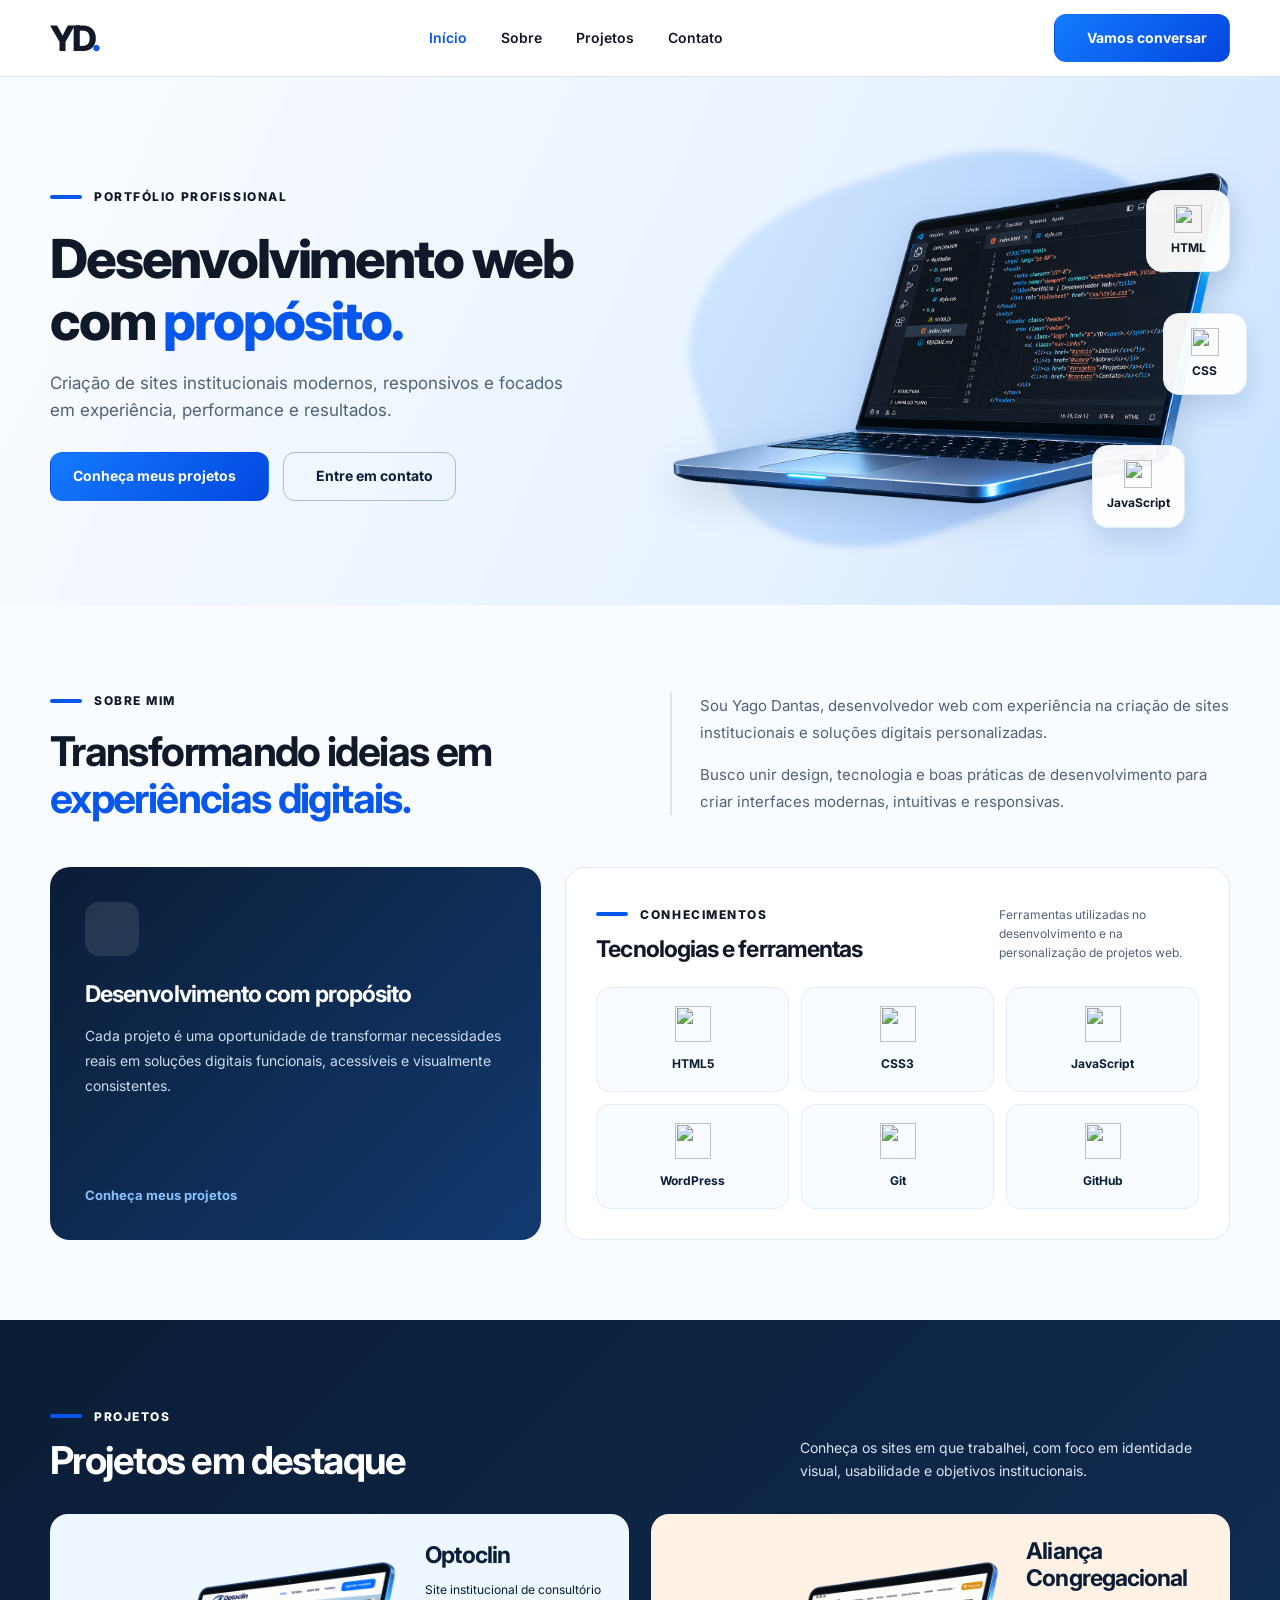
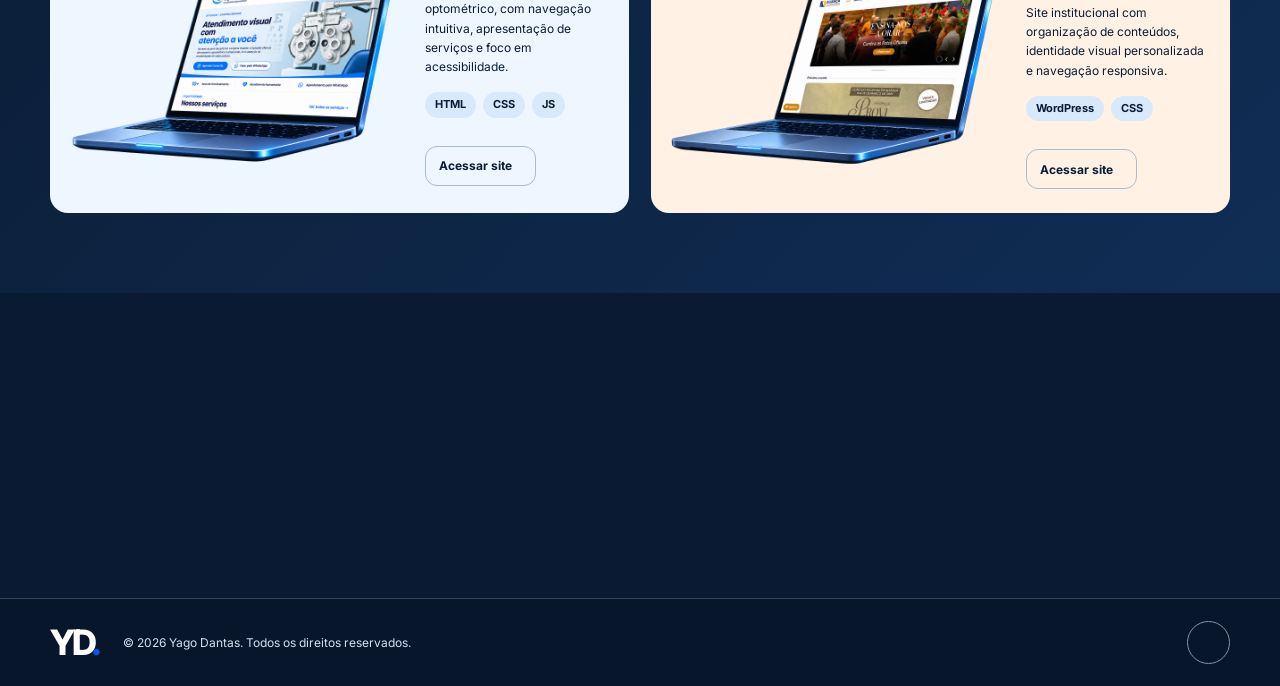
==== index.html @ 25061d6b "commit final do portifolio" ====
<!DOCTYPE html>
<html lang="pt-BR">

<head>
    <!-- ==================================================
         01. CONFIGURAÇÕES, SEO E RECURSOS
    ================================================== -->
    <meta charset="UTF-8">
    <meta name="viewport" content="width=device-width, initial-scale=1.0">
    <meta name="description"
        content="Portfólio de Yago Dantas, desenvolvedor web especializado em sites institucionais modernos e responsivos.">
    <meta name="theme-color" content="#0b1d36">
    <meta name="robots" content="index, follow">

    <!-- Compartilhamento em redes sociais -->
    <meta property="og:type" content="website">
    <meta property="og:locale" content="pt_BR">
    <meta property="og:title" content="Yago Dantas | Desenvolvedor Web">
    <meta property="og:description"
        content="Conheça meus projetos de desenvolvimento web, sites institucionais e interfaces responsivas.">
    <meta name="twitter:card" content="summary">

    <title>Yago Dantas | Desenvolvedor Web</title>

    <!-- Identidade visual e fontes -->
    <link rel="icon" type="image/svg+xml" href="assets/images/favicon.svg">
    <link rel="preconnect" href="https://fonts.googleapis.com">
    <link rel="preconnect" href="https://fonts.gstatic.com" crossorigin>
    <link href="https://fonts.googleapis.com/css2?family=Inter:wght@400;500;600;700;800&display=swap" rel="stylesheet">

    <!-- CSS e JavaScript -->
    <link rel="stylesheet" href="css/style.css">
    <script src="https://unpkg.com/lucide@0.468.0/dist/umd/lucide.min.js" defer></script>
    <script src="js/script.js" defer></script>
</head>

<body>
    <!-- ==================================================
         02. ACESSIBILIDADE E CABEÇALHO
    ================================================== -->
    <a class="skip-link" href="#inicio">Pular para o conteúdo</a>

    <header class="header">
        <nav class="container navbar" aria-label="Navegação principal">
            <a href="#inicio" class="logo" aria-label="Yago Dantas - Início">
                YD<span>.</span>
            </a>

            <button class="menu-toggle" type="button" aria-label="Abrir menu" aria-expanded="false"
                aria-controls="nav-links">
                <i data-lucide="menu"></i>
            </button>

            <div class="nav-links" id="nav-links">
                <a href="#inicio" class="nav-link active">Início</a>
                <a href="#sobre" class="nav-link">Sobre</a>
                <a href="#projetos" class="nav-link">Projetos</a>
                <a href="#contato" class="nav-link">Contato</a>
            </div>

            <a href="#contato" class="btn btn-primary nav-cta">
                <i data-lucide="send"></i>
                Vamos conversar
            </a>
        </nav>
    </header>

    <main>
        <!-- ==================================================
             03. APRESENTAÇÃO INICIAL
        ================================================== -->
        <section class="hero" id="inicio">
            <div class="container hero-grid">
                <div class="hero-content">
                    <span class="section-label">Portfólio profissional</span>

                    <h1>
                        Desenvolvimento web
                        com <span>propósito.</span>
                    </h1>

                    <p>
                        Criação de sites institucionais modernos,
                        responsivos e focados em experiência,
                        performance e resultados.
                    </p>

                    <div class="hero-actions">
                        <a href="#projetos" class="btn btn-primary">
                            Conheça meus projetos
                            <i data-lucide="arrow-right"></i>
                        </a>

                        <a href="#contato" class="btn btn-outline">
                            <i data-lucide="message-circle"></i>
                            Entre em contato
                        </a>
                    </div>
                </div>

                <div class="hero-visual">
                    <div class="visual-glow" aria-hidden="true"></div>

                    <div class="hero-laptop">
                        <img src="assets/images/notebook-codigo.png" alt="Notebook exibindo um editor de código"
                            class="notebook-image" width="1536" height="1024" fetchpriority="high">
                    </div>



                    <div class="tech-float tech-html">
                        <img src="https://cdn.jsdelivr.net/gh/devicons/devicon@latest/icons/html5/html5-original.svg"
                            alt="" width="28" height="28">
                        <span>HTML</span>
                    </div>

                    <div class="tech-float tech-css">
                        <img src="https://cdn.jsdelivr.net/gh/devicons/devicon@latest/icons/css3/css3-original.svg"
                            alt="" width="28" height="28">
                        <span>CSS</span>
                    </div>

                    <div class="tech-float tech-js">
                        <img src="https://cdn.jsdelivr.net/gh/devicons/devicon@latest/icons/javascript/javascript-original.svg"
                            alt="" width="28" height="28">
                        <span>JavaScript</span>
                    </div>

                </div>
            </div>
        </section>

        <!-- ==================================================
             04. SOBRE MIM E TECNOLOGIAS
        ================================================== -->
        <section class="about section" id="sobre">
            <div class="container">
                <div class="about-header">
                    <div class="about-heading">
                        <span class="section-label">Sobre mim</span>

                        <h2>
                            Transformando ideias em
                            <span>experiências digitais.</span>
                        </h2>
                    </div>

                    <div class="about-intro">
                        <p>
                            Sou Yago Dantas, desenvolvedor web com experiência
                            na criação de sites institucionais e soluções digitais
                            personalizadas.
                        </p>

                        <p>
                            Busco unir design, tecnologia e boas práticas de
                            desenvolvimento para criar interfaces modernas,
                            intuitivas e responsivas.
                        </p>
                    </div>
                </div>

                <div class="about-bottom">
                    <div class="about-highlight">
                        <div class="highlight-icon">
                            <i data-lucide="code-2"></i>
                        </div>

                        <h3>Desenvolvimento com propósito</h3>

                        <p>
                            Cada projeto é uma oportunidade de transformar
                            necessidades reais em soluções digitais funcionais,
                            acessíveis e visualmente consistentes.
                        </p>

                        <a href="#projetos" class="highlight-link">
                            Conheça meus projetos
                            <i data-lucide="arrow-up-right"></i>
                        </a>
                    </div>

                    <div class="technologies">
                        <div class="technologies-heading">
                            <div>
                                <span class="section-label">Conhecimentos</span>
                                <h3>Tecnologias e ferramentas</h3>
                            </div>

                            <p>
                                Ferramentas utilizadas no desenvolvimento
                                e na personalização de projetos web.
                            </p>
                        </div>

                        <div class="technology-grid">
                            <div class="technology-card">
                                <img src="https://cdn.jsdelivr.net/gh/devicons/devicon@latest/icons/html5/html5-original.svg"
                                    alt="" width="36" height="36" loading="lazy">
                                <span>HTML5</span>
                            </div>

                            <div class="technology-card">
                                <img src="https://cdn.jsdelivr.net/gh/devicons/devicon@latest/icons/css3/css3-original.svg"
                                    alt="" width="36" height="36" loading="lazy">
                                <span>CSS3</span>
                            </div>

                            <div class="technology-card">
                                <img src="https://cdn.jsdelivr.net/gh/devicons/devicon@latest/icons/javascript/javascript-original.svg"
                                    alt="" width="36" height="36" loading="lazy">
                                <span>JavaScript</span>
                            </div>

                            <div class="technology-card">
                                <img src="https://cdn.jsdelivr.net/gh/devicons/devicon@latest/icons/wordpress/wordpress-plain.svg"
                                    alt="" width="36" height="36" loading="lazy">
                                <span>WordPress</span>
                            </div>

                            <div class="technology-card">
                                <img src="https://cdn.jsdelivr.net/gh/devicons/devicon@latest/icons/git/git-original.svg"
                                    alt="" width="36" height="36" loading="lazy">
                                <span>Git</span>
                            </div>

                            <div class="technology-card">
                                <img src="https://cdn.jsdelivr.net/gh/devicons/devicon@latest/icons/github/github-original.svg"
                                    alt="" width="36" height="36" loading="lazy">
                                <span>GitHub</span>
                            </div>
                        </div>

                    </div>
                </div>
            </div>
        </section>

        <!-- ==================================================
             05. PROJETOS EM DESTAQUE
        ================================================== -->
        <section class="projects section" id="projetos">
            <div class="container">
                <div class="section-heading">
                    <div>
                        <span class="section-label">Projetos</span>
                        <h2>Projetos em destaque</h2>
                    </div>
                    <p>
                        Conheça os sites em que trabalhei, com foco em
                        identidade visual, usabilidade e objetivos institucionais.
                    </p>
                </div>

                <div class="projects-grid">
                    <article class="project-card">

                        <div class="project-preview">
                            <img src="assets/images/notebook-optoclin.png" alt="Notebook exibindo o site da Optoclin"
                                class="notebook-image" width="1536" height="1024" loading="lazy">
                        </div>
                        <div class="project-info">
                            <h3>Optoclin</h3>
                            <p>
                                Site institucional de consultório optométrico,
                                com navegação intuitiva, apresentação de serviços
                                e foco em acessibilidade.
                            </p>
                            <div class="project-tags">
                                <span>HTML</span><span>CSS</span><span>JS</span>
                            </div>
                            <a href="https://optoclincg.com.br/" target="_blank" rel="noopener noreferrer"
                                class="btn btn-outline">
                                Acessar site <i data-lucide="external-link"></i>
                            </a>
                        </div>
                    </article>

                    <article class="project-card">
                        <div class="project-preview">
                            <img src="assets/images/notebook-alianca.png"
                                alt="Notebook exibindo o site Aliança Congregacional" class="notebook-image"
                                width="1536" height="1024" loading="lazy">
                        </div>
                        <div class="project-info">
                            <h3>Aliança Congregacional</h3>
                            <p>
                                Site institucional com organização de conteúdos,
                                identidade visual personalizada e navegação responsiva.
                            </p>
                            <div class="project-tags">
                                <span>WordPress</span><span>CSS</span>
                            </div>
                            <a href="https://aliancacongregacional.com.br/" target="_blank" rel="noopener noreferrer"
                                class="btn btn-outline">
                                Acessar site <i data-lucide="external-link"></i>
                            </a>
                        </div>
                    </article>
                </div>
            </div>
        </section>

        <!-- ==================================================
             06. CONTATO E REDES SOCIAIS
             ATENÇÃO: substituir e-mail e links provisórios.
        ================================================== -->
        <section class="contact section" id="contato">
            <div class="container contact-grid">
                <div>
                    <span class="section-label">Vamos conversar?</span>
                    <h2>Tem um projeto em mente?</h2>
                    <p>
                        Vamos transformar sua ideia em um site profissional,
                        moderno e eficiente.
                    </p>
                </div>

                <div class="contact-actions">
                    <a href="mailto:yyagodantas3@gmail.com" class="btn btn-primary">
                        <i data-lucide="send"></i>
                        Entrar em contato
                    </a>
                    <div class="social-links">
                        <a href="https://www.linkedin.com/in/yago-d-981201222/" target="_blank"
                            rel="noopener noreferrer" aria-label="LinkedIn">
                            <i data-lucide="linkedin"></i>
                        </a>
                        <a href="https://github.com/YagoSiDantas" target="_blank" rel="noopener noreferrer"
                            aria-label="GitHub">
                            <i data-lucide="github"></i>
                        </a>
                        <a href="mailto:yyagodantas3@gmail.com" aria-label="E-mail">
                            <i data-lucide="mail"></i>
                        </a>
                    </div>
                </div>
            </div>
        </section>
    </main>

    <!-- ==================================================
         07. RODAPÉ
    ================================================== -->
    <footer class="footer">
        <div class="container footer-content">
            <a href="#inicio" class="logo">YD<span>.</span></a>
            <p>© <span id="year"></span> Yago Dantas. Todos os direitos reservados.</p>
            <a href="#inicio" class="back-top" aria-label="Voltar ao início">
                <i data-lucide="arrow-up"></i>
            </a>
        </div>
    </footer>
</body>

</html>
---- css/style.css ----
/* ==========================================================
   01. VARIÁVEIS E ESTILOS GLOBAIS
   ========================================================== */
:root {
    --primary: #0757ed;
    --primary-hover: #0345c4;
    --navy: #0b1d36;
    --navy-light: #102d54;
    --text: #111827;
    --muted: #526178;
    --border: #dbe5f2;
    --white: #ffffff;
    --radius: 18px;
    --container: 1180px;
}

* {
    margin: 0;
    padding: 0;
    box-sizing: border-box;
}

html {
    scroll-behavior: smooth;
    scroll-padding-top: 90px;
}

body {
    font-family: "Inter", sans-serif;
    color: var(--text);
    background: var(--white);
    line-height: 1.6;
}

a {
    color: inherit;
    text-decoration: none;
}

button {
    font: inherit;
    cursor: pointer;
}

img {
    display: block;
    max-width: 100%;
}

.container {
    width: min(calc(100% - 48px), var(--container));
    margin-inline: auto;
}

.section {
    padding: 80px 0;
}

h1,
h2,
h3 {
    line-height: 1.15;
    letter-spacing: -0.04em;
}

h1 span,
h2 span {
    color: var(--primary);
}

.section-label {
    display: inline-flex;
    align-items: center;
    gap: 12px;
    font-size: 12px;
    font-weight: 800;
    text-transform: uppercase;
    letter-spacing: .13em;
}

.section-label::before {
    content: "";
    width: 32px;
    height: 4px;
    border-radius: 4px;
    background: var(--primary);
}

/* ==========================================================
   02. BOTÕES E ELEMENTOS COMPARTILHADOS
   ========================================================== */
.btn {
    display: inline-flex;
    justify-content: center;
    align-items: center;
    gap: 10px;
    min-height: 46px;
    padding: 12px 22px;
    border: 1px solid transparent;
    border-radius: 12px;
    font-size: 14px;
    font-weight: 700;
    transition: background .2s, transform .2s;
}

.btn:hover {
    transform: translateY(-2px);
}

.btn svg {
    width: 18px;
    height: 18px;
}

.btn-primary {
    color: white;
    background: linear-gradient(135deg, #147bff, #0346df);
}

.btn-primary:hover {
    background: var(--primary-hover);
}

.btn-outline {
    color: var(--navy);
    border-color: #a8bbd4;
}

.btn-outline:hover {
    background: #eaf3ff;
}

.skip-link {
    position: absolute;
    top: -60px;
    left: 20px;
    z-index: 100;
    padding: 10px;
    background: white;
}

.skip-link:focus {
    top: 10px;
}

/* ==========================================================
   03. CABEÇALHO E NAVEGAÇÃO
   ========================================================== */
.header {
    position: sticky;
    top: 0;
    z-index: 50;
    background: rgba(255, 255, 255, .94);
    backdrop-filter: blur(14px);
    border-bottom: 1px solid var(--border);
}

/* Cabeçalho durante a rolagem */

.header.scrolled {
    background: rgba(255, 255, 255, 0.98);
    box-shadow: 0 8px 30px rgba(11, 29, 54, 0.08);
}

.header {
    transition:
        background 0.3s ease,
        box-shadow 0.3s ease;
}


.navbar {
    display: flex;
    align-items: center;
    justify-content: space-between;
    min-height: 76px;
    gap: 24px;
}

.logo {
    font-size: 35px;
    font-weight: 800;
    letter-spacing: -.09em;
    line-height: 1;
}

.logo span {
    color: var(--primary);
}

.nav-links {
    display: flex;
    align-items: center;
    gap: 34px;
}

.nav-link {
    font-size: 14px;
    font-weight: 600;
    transition: color .2s;
}

.nav-link:hover,
.nav-link.active {
    color: var(--primary);
}

.menu-toggle {
    display: none;
    border: 0;
    background: transparent;
}

/* ==========================================================
   04. APRESENTAÇÃO (HERO) E NOTEBOOK PRINCIPAL
   ========================================================== */
.hero {
    overflow: hidden;
    background: linear-gradient(115deg, #f8fbff 10%, #e7f2ff 65%, #c7e2ff);
}

.hero-grid {
    display: grid;
    grid-template-columns: minmax(0, 1fr) minmax(0, 1fr);
    align-items: center;
    gap: 50px;
    min-height: 490px;
    padding-block: 65px;
}

.hero h1 {
    margin: 22px 0 18px;
    font-size: clamp(38px, 4.2vw, 62px);
    font-weight: 800;
}

.hero-content>p {
    max-width: 530px;
    color: var(--muted);
    font-size: 17px;
}

.hero-actions {
    display: flex;
    flex-wrap: wrap;
    gap: 14px;
    margin-top: 28px;
}

.hero-visual {
    position: relative;
    display: flex;
    align-items: center;
    justify-content: center;
    min-width: 0;
    min-height: 360px;
    isolation: isolate;
}

.visual-glow {
    position: absolute;
    width: 90%;
    height: 90%;
    border-radius: 45% 55% 60% 40%;
    background: linear-gradient(135deg, #8bc7ff, #0757ed);
    filter: blur(3px);
    opacity: .25;
    transform: rotate(-18deg);
}

.hero-laptop {
    position: relative;
    z-index: 1;
    width: 100%;
    max-width: 670px;
}

.notebook-image {
    display: block;
    width: 100%;
    height: auto;
    object-fit: contain;
}

.hero-laptop .notebook-image {
    filter: drop-shadow(0 14px 18px rgba(6, 37, 81, .15));
}

.tech-float {
    position: absolute;
    z-index: 3;
    display: flex;
    flex-direction: column;
    align-items: center;
    gap: 5px;
    min-width: 84px;
    padding: 14px;
    border: 1px solid #e2edfa;
    border-radius: 16px;
    background: rgba(255, 255, 255, .95);
    box-shadow: 0 12px 25px rgba(8, 45, 90, .12);
    font-size: 12px;
    font-weight: 700;
}

.tech-float svg {
    width: 28px;
    height: 28px;
    color: var(--primary);
}


/* Logotipos flutuantes da apresentação */

.tech-float img {
    display: block;
    width: 28px;
    height: 28px;
    object-fit: contain;
}

.tech-html {
    top: 12%;
    right: 0;
}

.tech-css {
    top: 43%;
    right: -3%;
}

.tech-js {
    bottom: 3%;
    right: 8%;
}

/* ==========================================================
   05. SOBRE MIM E TECNOLOGIAS
   HTML: #sobre, .about-header, .about-bottom
   ========================================================== */
.about {
    background: #f8fbff;
}

.about-header {
    display: grid;
    grid-template-columns: repeat(2, minmax(0, 1fr));
    align-items: center;
    gap: 60px;
    margin-bottom: 45px;
}

.about-heading h2 {
    max-width: 520px;
    margin-top: 18px;
    font-size: clamp(32px, 3.2vw, 46px);
}

.about-intro {
    display: flex;
    flex-direction: column;
    gap: 15px;
    padding-left: 28px;
    border-left: 2px solid #d8e5f5;
}

.about-intro p {
    color: var(--muted);
    font-size: 15px;
    line-height: 1.8;
}

.about-bottom {
    display: grid;
    grid-template-columns: minmax(0, .85fr) minmax(0, 1.15fr);
    gap: 24px;
}

.about-highlight {
    display: flex;
    flex-direction: column;
    align-items: flex-start;
    padding: 35px;
    border-radius: 20px;
    color: var(--white);
    background: linear-gradient(135deg, var(--navy), #123a70);
}

.highlight-icon {
    display: grid;
    place-items: center;
    width: 54px;
    height: 54px;
    margin-bottom: 25px;
    border-radius: 14px;
    background: rgba(255, 255, 255, .1);
}

.highlight-icon svg {
    width: 27px;
    height: 27px;
    color: #74b8ff;
}

.about-highlight h3 {
    margin-bottom: 15px;
    font-size: 23px;
}

.about-highlight p {
    color: #cbdcf0;
    font-size: 14px;
    line-height: 1.8;
}

.highlight-link {
    display: inline-flex;
    align-items: center;
    gap: 10px;
    margin-top: auto;
    padding-top: 25px;
    color: #86c4ff;
    font-size: 13px;
    font-weight: 700;
    transition: gap .2s ease;
}

.highlight-link:hover {
    gap: 15px;
}

.highlight-link svg {
    width: 17px;
    height: 17px;
}

.technologies {
    min-width: 0;
    padding: 30px;
    border: 1px solid #e2eaf5;
    border-radius: 20px;
    background: var(--white);
}

.technologies-heading {
    display: flex;
    align-items: flex-end;
    justify-content: space-between;
    gap: 20px;
    margin-bottom: 25px;
}

.technologies-heading h3 {
    margin-top: 12px;
    font-size: 23px;
}

.technologies-heading p {
    max-width: 200px;
    color: var(--muted);
    font-size: 12px;
}

.technology-grid {
    display: grid;
    grid-template-columns: repeat(3, minmax(0, 1fr));
    gap: 12px;
}

.technology-card {
    display: flex;
    flex-direction: column;
    align-items: center;
    justify-content: center;
    gap: 12px;
    min-width: 0;
    min-height: 105px;
    padding: 16px;
    border: 1px solid #e4ecf7;
    border-radius: 14px;
    background: #f8fbff;
    transition: transform .25s ease, border-color .25s ease, box-shadow .25s ease;
}

.technology-card:hover {
    transform: translateY(-4px);
    border-color: #a7caff;
    box-shadow: 0 10px 25px rgba(7, 87, 237, .08);
}

.technology-card svg {
    width: 29px;
    height: 29px;
    color: var(--primary);
}

/* ==================================================
   ÍCONES OFICIAIS DAS TECNOLOGIAS
================================================== */

.technology-card img {
    display: block;
    width: 36px;
    height: 36px;
    object-fit: contain;
    transition: transform 0.25s ease;
}

.technology-card:hover img {
    transform: scale(1.1);
}

@media (prefers-reduced-motion: reduce) {
    .technology-card img {
        transition: none;
    }

    .technology-card:hover img {
        transform: none;
    }
}


.technology-card span {
    color: var(--navy);
    font-size: 12px;
    font-weight: 700;
}

/* ==========================================================
   06. PROJETOS EM DESTAQUE E IMAGENS DOS NOTEBOOKS
   ========================================================== */
.projects {
    color: white;
    background: linear-gradient(135deg, var(--navy), var(--navy-light));
}

.section-heading {
    display: flex;
    justify-content: space-between;
    align-items: end;
    gap: 40px;
    margin-bottom: 32px;
}

.section-heading h2 {
    margin-top: 12px;
    font-size: clamp(30px, 3vw, 42px);
}

.section-heading p {
    max-width: 430px;
    font-size: 14px;
    color: #d6e4f5;
}

.projects-grid {
    display: grid;
    grid-template-columns: repeat(2, minmax(0, 1fr));
    gap: 22px;
}

.project-card {
    display: grid;
    grid-template-columns: minmax(0, 1.35fr) minmax(0, .85fr);
    align-items: center;
    min-height: 285px;
    overflow: hidden;
    border-radius: var(--radius);
    color: var(--navy);
    background: #eef6ff;
}

.project-card:nth-child(2) {
    background: #fff2e4;
}

.project-preview {
    display: flex;
    align-items: center;
    justify-content: center;
    width: 100%;
    min-width: 0;
    padding: 16px 0 16px 12px;
}

.project-preview .notebook-image {
    display: block;
    width: 100%;
    max-width: 100%;
    height: auto;
    aspect-ratio: auto;
    object-fit: contain;
    border: 0;
    border-radius: 0;
    box-shadow: none;
    transition: transform .3s ease;
}

.project-card:hover .notebook-image {
    transform: translateY(-4px);
}

.project-info {
    display: flex;
    flex-direction: column;
    align-items: flex-start;
    justify-content: center;
    min-width: 0;
    padding: 24px 20px;
}

.project-info h3 {
    margin-bottom: 12px;
    font-size: 23px;
    overflow-wrap: anywhere;
}

.project-info p {
    font-size: 12px;
    line-height: 1.6;
}

.project-tags {
    display: flex;
    flex-wrap: wrap;
    gap: 7px;
    margin: 16px 0;
}

.project-tags span {
    padding: 4px 10px;
    border-radius: 20px;
    background: #d7e9fb;
    font-size: 11px;
    font-weight: 700;
}

.project-info .btn {
    margin-top: 12px;
    min-height: 40px;
    padding: 9px 13px;
    font-size: 12px;
}

/* ==========================================================
   07. CONTATO E RODAPÉ
   ========================================================== */
.contact {
    color: white;
    background: #091a32;
}

.contact-grid {
    display: flex;
    align-items: center;
    justify-content: space-between;
    gap: 50px;
}

.contact h2 {
    margin: 12px 0;
    font-size: clamp(29px, 3vw, 40px);
}

.contact p {
    max-width: 480px;
    color: #d1def0;
}

.contact-actions,
.social-links {
    display: flex;
    align-items: center;
    gap: 15px;
}

.social-links a,
.back-top {
    display: grid;
    place-items: center;
    width: 43px;
    height: 43px;
    border: 1px solid #8294ad;
    border-radius: 11px;
    transition: background .2s;
}

.social-links a:hover,
.back-top:hover {
    background: #19436f;
}


/* Interações da seção de contato */

.contact-actions .btn {
    transition:
        transform 0.25s ease,
        box-shadow 0.25s ease;
}

.contact-actions .btn:hover {
    transform: translateY(-3px);
    box-shadow: 0 12px 28px rgba(20, 123, 255, 0.2);
}

.social-links a {
    transition:
        transform 0.25s ease,
        background 0.25s ease,
        border-color 0.25s ease;
}

.social-links a:hover {
    transform: translateY(-3px);
    border-color: #75b6ff;
    background: #19436f;
}

/* Destaque de foco para navegação por teclado */

.nav-link:focus-visible,
.social-links a:focus-visible,
.contact-actions .btn:focus-visible {
    outline: 3px solid #75b6ff;
    outline-offset: 4px;
}


.footer {
    color: white;
    background: #07162b;
    border-top: 1px solid #344760;
}

.footer-content {
    display: flex;
    align-items: center;
    gap: 25px;
    padding-block: 22px;
}

.footer p {
    font-size: 12px;
    color: #d4e1f0;
}

.back-top {
    margin-left: auto;
    border-radius: 50%;
}

/* ==========================================================
   08. ANIMAÇÕES E INTERAÇÕES
   JS adiciona .reveal e .visible aos elementos observados.
   ========================================================== */
.reveal {
    opacity: 0;
    transform: translateY(28px);
    transition: opacity .7s ease, transform .7s ease;
}

.reveal.visible {
    opacity: 1;
    transform: translateY(0);
}

.project-card {
    transition: box-shadow .3s ease, transform .3s ease;
}

.project-card:hover {
    transform: translateY(-5px);
    box-shadow: 0 20px 45px rgba(0, 0, 0, .15);
}

/* ==========================================================
   09. RESPONSIVIDADE
   ========================================================== */
@media (max-width: 1050px) {
    .projects-grid {
        grid-template-columns: 1fr;
    }

    .project-card {
        grid-template-columns: minmax(0, 1.2fr) minmax(0, 1fr);
    }
}

@media (max-width: 900px) {

    .about-header,
    .about-bottom {
        grid-template-columns: 1fr;
        gap: 30px;
    }

    .about-intro {
        padding-left: 0;
        border-left: 0;
    }
}

@media (max-width: 768px) {
    .container {
        width: min(calc(100% - 32px), var(--container));
    }

    .section {
        padding: 60px 0;
    }

    .menu-toggle {
        display: block;
        margin-left: auto;
    }

    .nav-cta {
        display: none;
    }

    .nav-links {
        display: none;
        position: absolute;
        top: 76px;
        left: 0;
        right: 0;
        flex-direction: column;
        align-items: stretch;
        gap: 0;
        padding: 12px 24px;
        background: var(--white);
        box-shadow: 0 15px 25px rgba(0, 0, 0, .08);
    }

    .nav-links.open {
        display: flex;
    }

    .nav-link {
        padding: 13px 0;
    }

    .hero-grid {
        grid-template-columns: 1fr;
        gap: 15px;
        padding-block: 55px;
    }

    .hero-visual {
        min-height: 310px;
    }

    .hero-laptop {
        width: 100%;
    }

    .section-heading,
    .contact-grid,
    .contact-actions {
        align-items: flex-start;
        flex-direction: column;
    }

    .project-card {
        grid-template-columns: 1fr;
    }

    .project-preview {
        padding: 20px 20px 0;
    }

    .project-preview .notebook-image {
        width: 100%;
        max-width: 480px;
    }

    .project-info {
        gap: 8px;
        padding: 20px 24px 28px;
    }

    .project-info .btn {
        margin-top: 8px;
    }

    .footer-content {
        flex-wrap: wrap;
    }
}

@media (max-width: 480px) {

    .about-highlight,
    .technologies {
        padding: 24px;
    }

    .technologies-heading {
        flex-direction: column;
        align-items: flex-start;
    }

    .technology-grid {
        grid-template-columns: repeat(2, minmax(0, 1fr));
    }

    .tech-float {
        min-width: 64px;
        padding: 9px;
        font-size: 10px;
    }

    .tech-float svg {
        width: 22px;
        height: 22px;
    }

    .tech-css {
        right: 0;
    }
}

/* ==========================================================
   10. ACESSIBILIDADE — MOVIMENTO REDUZIDO
   ========================================================== */
@media (prefers-reduced-motion: reduce) {
    html {
        scroll-behavior: auto;
    }

    *,
    *::before,
    *::after {
        animation-duration: .01ms !important;
        transition-duration: .01ms !important;
    }

    .reveal {
        opacity: 1;
        transform: none;
    }

    .project-card:hover,
    .technology-card:hover {
        transform: none;
    }

    .header,
    .contact-actions .btn,
    .social-links a {
        transition: none;
    }

    .contact-actions .btn:hover,
    .social-links a:hover {
        transform: none;
    }

}

/* Foco visível para navegação por teclado */
:where(a, button):focus-visible {
    outline: 3px solid var(--primary);
    outline-offset: 3px;
}
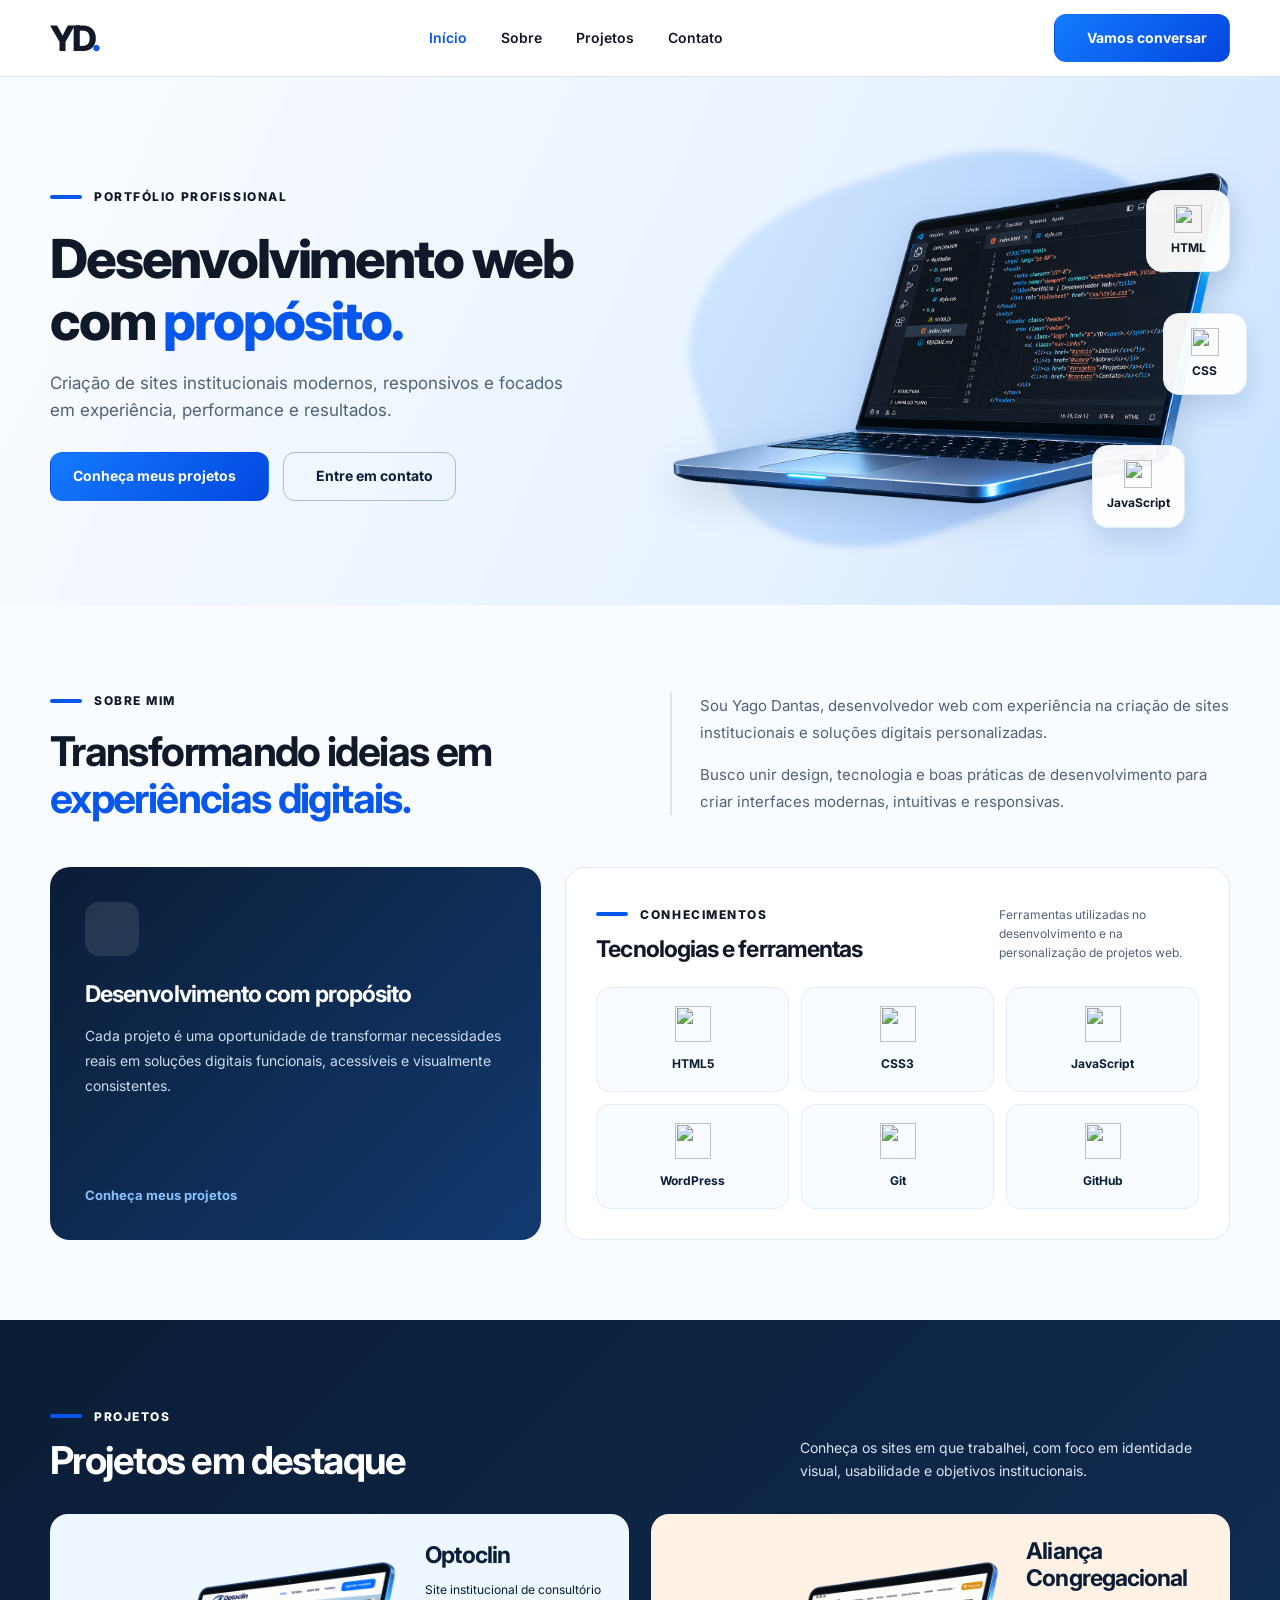
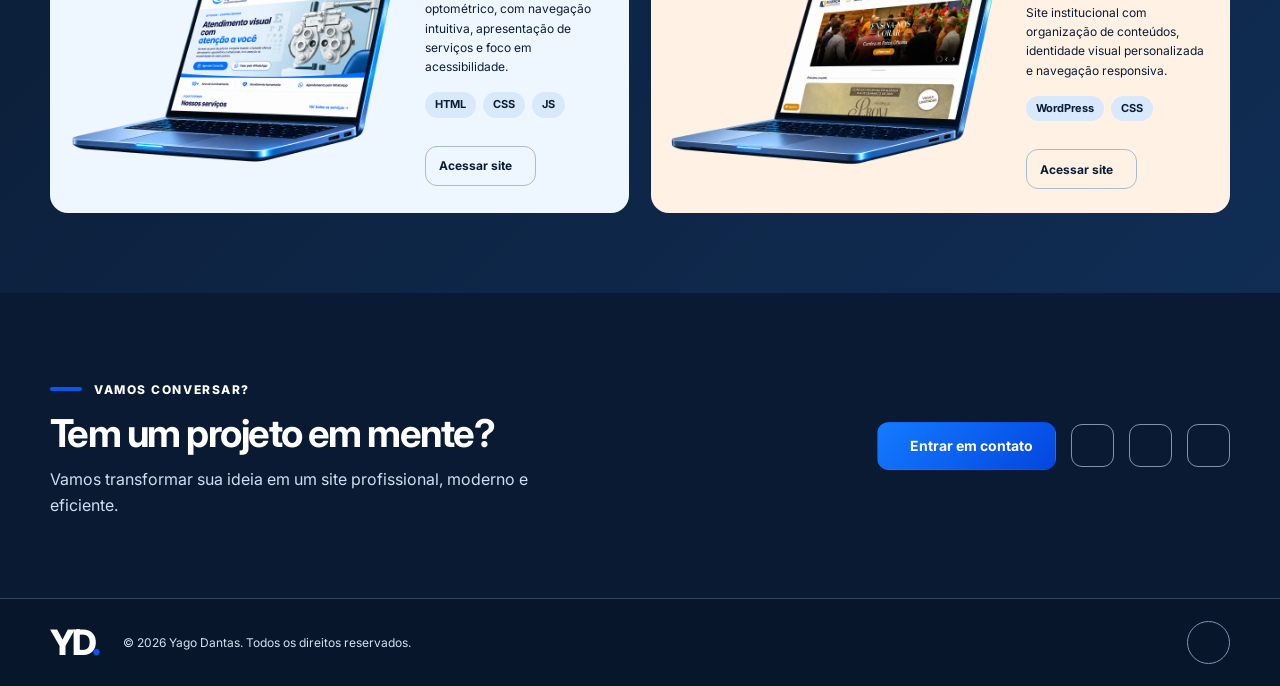
==== commit 41fd05f3: "commit final do portifolio" ====
--- a/index.html
+++ b/index.html
@@ -30,7 +30,10 @@
 
     <!-- CSS e JavaScript -->
     <link rel="stylesheet" href="css/style.css">
-    <script src="https://unpkg.com/lucide@0.468.0/dist/umd/lucide.min.js" defer></script>
+    <!-- Biblioteca de ícones Lucide -->
+    <script src="https://cdn.jsdelivr.net/npm/lucide@0.468.0/dist/umd/lucide.min.js" defer></script>
+    <!-- JavaScript principal -->
+    <script src="js/script.js" defer></script>
     <script src="js/script.js" defer></script>
 </head>
 
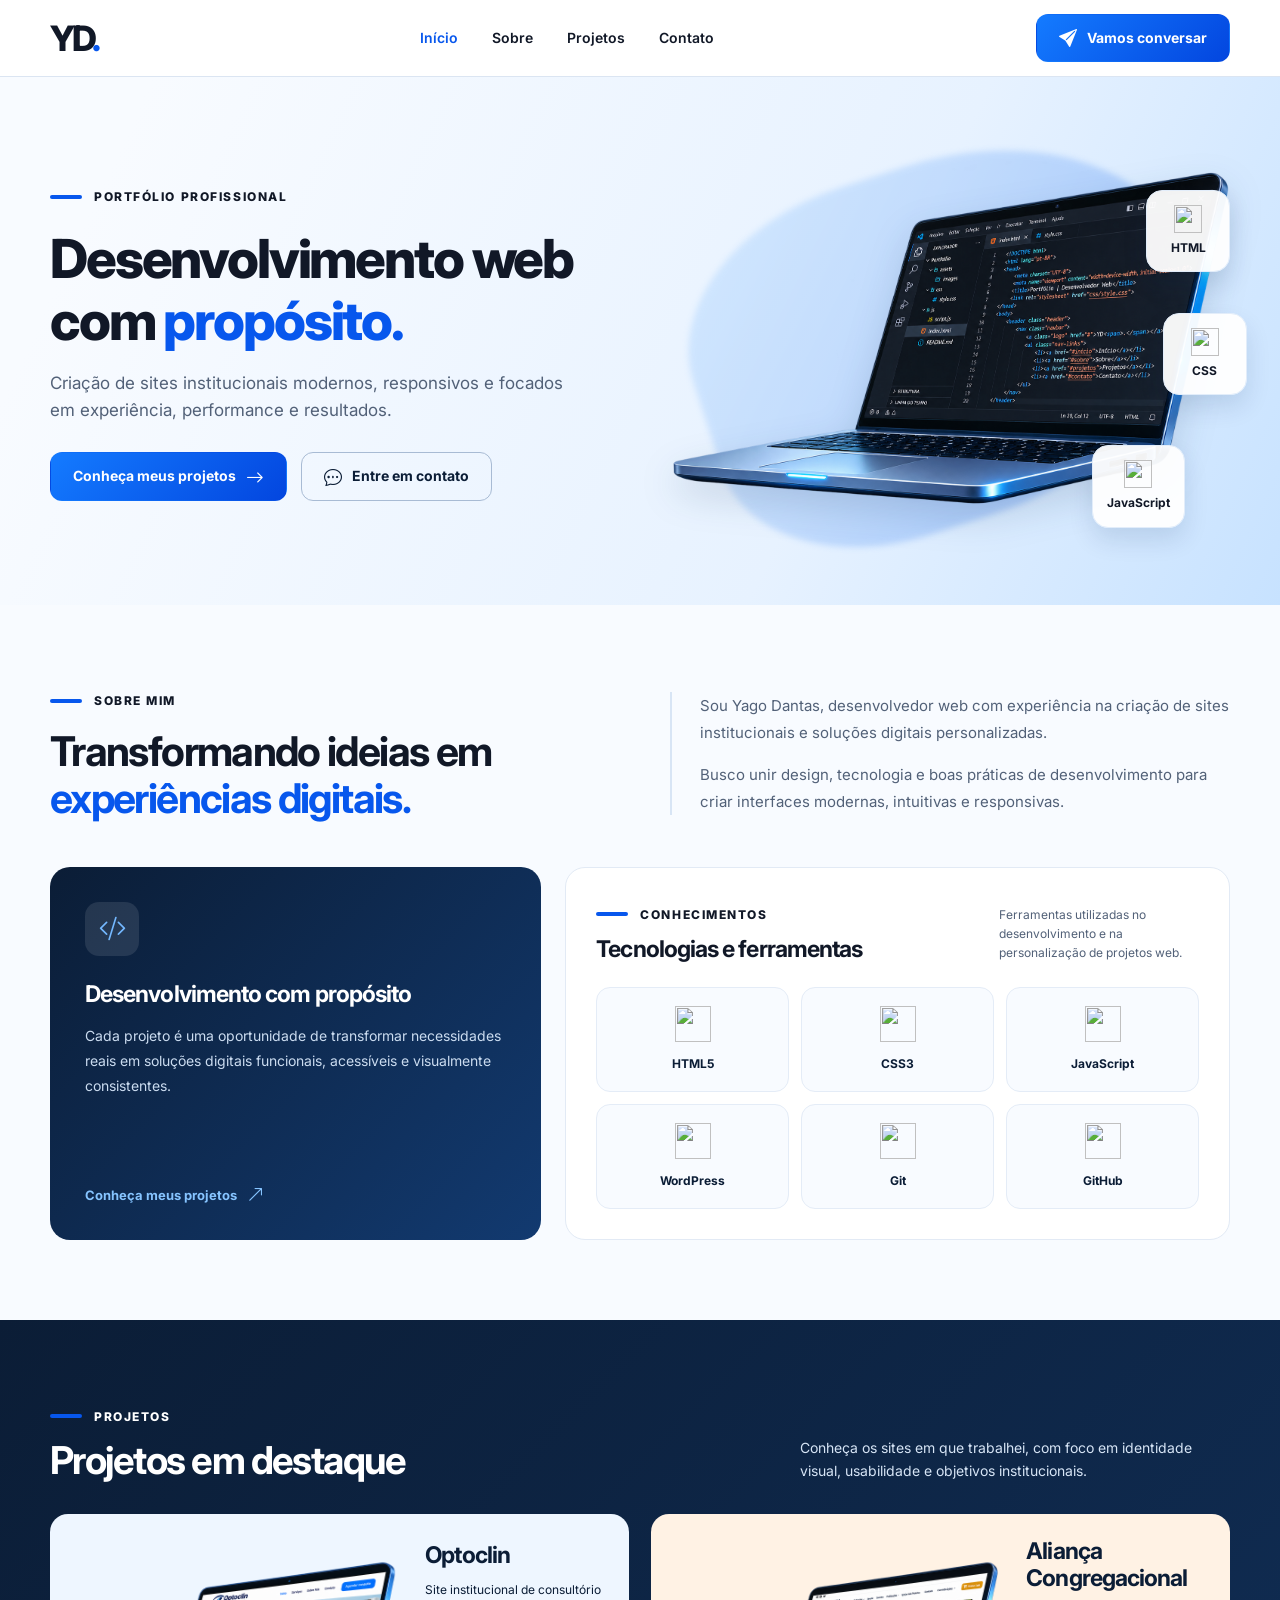
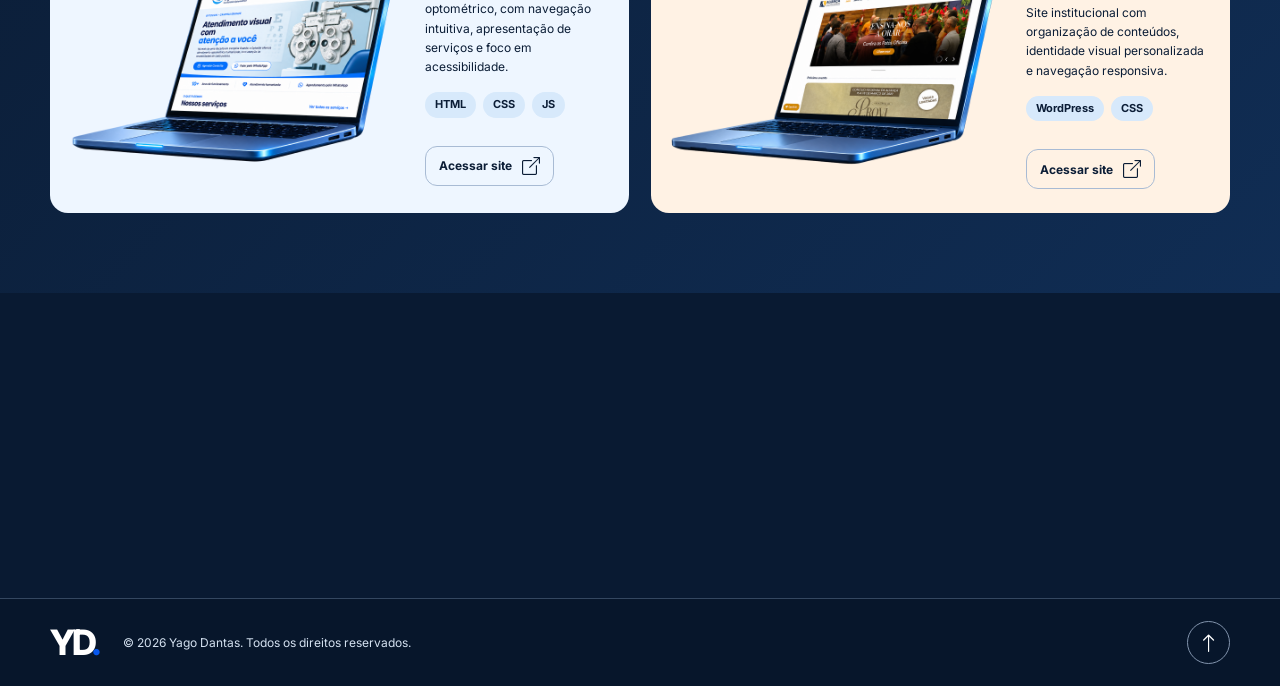
==== commit fc760f1b: "commit final do portifolio" ====
--- a/index.html
+++ b/index.html
@@ -30,10 +30,11 @@
 
     <!-- CSS e JavaScript -->
     <link rel="stylesheet" href="css/style.css">
-    <!-- Biblioteca de ícones Lucide -->
-    <script src="https://cdn.jsdelivr.net/npm/lucide@0.468.0/dist/umd/lucide.min.js" defer></script>
+
+    <!-- Biblioteca de ícones Bootstrap Icons -->
+    <link rel="stylesheet" href="https://cdn.jsdelivr.net/npm/bootstrap-icons@1.11.3/font/bootstrap-icons.min.css">
+
     <!-- JavaScript principal -->
-    <script src="js/script.js" defer></script>
     <script src="js/script.js" defer></script>
 </head>
 
@@ -51,7 +52,7 @@
 
             <button class="menu-toggle" type="button" aria-label="Abrir menu" aria-expanded="false"
                 aria-controls="nav-links">
-                <i data-lucide="menu"></i>
+                <i class="bi bi-list" aria-hidden="true"></i>
             </button>
 
             <div class="nav-links" id="nav-links">
@@ -62,7 +63,7 @@
             </div>
 
             <a href="#contato" class="btn btn-primary nav-cta">
-                <i data-lucide="send"></i>
+                <i class="bi bi-send-fill" aria-hidden="true"></i>
                 Vamos conversar
             </a>
         </nav>
@@ -91,11 +92,11 @@
                     <div class="hero-actions">
                         <a href="#projetos" class="btn btn-primary">
                             Conheça meus projetos
-                            <i data-lucide="arrow-right"></i>
+                            <i class="bi bi-arrow-right" aria-hidden="true"></i>
                         </a>
 
                         <a href="#contato" class="btn btn-outline">
-                            <i data-lucide="message-circle"></i>
+                            <i class="bi bi-chat-dots" aria-hidden="true"></i>
                             Entre em contato
                         </a>
                     </div>
@@ -166,7 +167,7 @@
                 <div class="about-bottom">
                     <div class="about-highlight">
                         <div class="highlight-icon">
-                            <i data-lucide="code-2"></i>
+                            <i class="bi bi-code-slash" aria-hidden="true"></i>
                         </div>
 
                         <h3>Desenvolvimento com propósito</h3>
@@ -179,7 +180,7 @@
 
                         <a href="#projetos" class="highlight-link">
                             Conheça meus projetos
-                            <i data-lucide="arrow-up-right"></i>
+                            <i class="bi bi-arrow-up-right" aria-hidden="true"></i>
                         </a>
                     </div>
 
@@ -274,7 +275,7 @@
                             </div>
                             <a href="https://optoclincg.com.br/" target="_blank" rel="noopener noreferrer"
                                 class="btn btn-outline">
-                                Acessar site <i data-lucide="external-link"></i>
+                                Acessar site <i class="bi bi-box-arrow-up-right" aria-hidden="true"></i>
                             </a>
                         </div>
                     </article>
@@ -296,7 +297,7 @@
                             </div>
                             <a href="https://aliancacongregacional.com.br/" target="_blank" rel="noopener noreferrer"
                                 class="btn btn-outline">
-                                Acessar site <i data-lucide="external-link"></i>
+                                Acessar site <i class="bi bi-box-arrow-up-right" aria-hidden="true"></i>
                             </a>
                         </div>
                     </article>
@@ -319,22 +320,25 @@
                     </p>
                 </div>
 
+                <!-- Botões de contato e redes sociais -->
                 <div class="contact-actions">
-                    <a href="mailto:yyagodantas3@gmail.com" class="btn btn-primary">
-                        <i data-lucide="send"></i>
+                    <a href="mailto:SEU_EMAIL@exemplo.com" class="btn btn-primary">
+                        <i class="bi bi-send-fill" aria-hidden="true"></i>
                         Entrar em contato
                     </a>
+
                     <div class="social-links">
-                        <a href="https://www.linkedin.com/in/yago-d-981201222/" target="_blank"
-                            rel="noopener noreferrer" aria-label="LinkedIn">
-                            <i data-lucide="linkedin"></i>
-                        </a>
-                        <a href="https://github.com/YagoSiDantas" target="_blank" rel="noopener noreferrer"
-                            aria-label="GitHub">
-                            <i data-lucide="github"></i>
-                        </a>
-                        <a href="mailto:yyagodantas3@gmail.com" aria-label="E-mail">
-                            <i data-lucide="mail"></i>
+                        <a href="https://www.linkedin.com/" target="_blank" rel="noopener noreferrer"
+                            aria-label="LinkedIn">
+                            <i class="bi bi-linkedin" aria-hidden="true"></i>
+                        </a>
+
+                        <a href="https://github.com/" target="_blank" rel="noopener noreferrer" aria-label="GitHub">
+                            <i class="bi bi-github" aria-hidden="true"></i>
+                        </a>
+
+                        <a href="mailto:SEU_EMAIL@exemplo.com" aria-label="E-mail">
+                            <i class="bi bi-envelope-fill" aria-hidden="true"></i>
                         </a>
                     </div>
                 </div>
@@ -350,7 +354,7 @@
             <a href="#inicio" class="logo">YD<span>.</span></a>
             <p>© <span id="year"></span> Yago Dantas. Todos os direitos reservados.</p>
             <a href="#inicio" class="back-top" aria-label="Voltar ao início">
-                <i data-lucide="arrow-up"></i>
+                <i class="bi bi-arrow-up" aria-hidden="true"></i>
             </a>
         </div>
     </footer>
--- a/css/style.css
+++ b/css/style.css
@@ -1,967 +1,1599 @@
 /* ==========================================================
+
    01. VARIÁVEIS E ESTILOS GLOBAIS
+
    ========================================================== */
+
 :root {
+
     --primary: #0757ed;
+
     --primary-hover: #0345c4;
+
     --navy: #0b1d36;
+
     --navy-light: #102d54;
+
     --text: #111827;
+
     --muted: #526178;
+
     --border: #dbe5f2;
+
     --white: #ffffff;
+
     --radius: 18px;
+
     --container: 1180px;
+
 }
 
 * {
+
     margin: 0;
+
     padding: 0;
+
     box-sizing: border-box;
+
 }
 
 html {
+
     scroll-behavior: smooth;
+
     scroll-padding-top: 90px;
+
 }
 
 body {
+
     font-family: "Inter", sans-serif;
+
     color: var(--text);
+
     background: var(--white);
+
     line-height: 1.6;
+
 }
 
 a {
+
     color: inherit;
+
     text-decoration: none;
+
 }
 
 button {
+
     font: inherit;
+
     cursor: pointer;
+
 }
 
 img {
+
     display: block;
+
     max-width: 100%;
+
 }
 
 .container {
+
     width: min(calc(100% - 48px), var(--container));
+
     margin-inline: auto;
+
 }
 
 .section {
+
     padding: 80px 0;
+
 }
 
 h1,
+
 h2,
+
 h3 {
+
     line-height: 1.15;
+
     letter-spacing: -0.04em;
+
 }
 
 h1 span,
+
 h2 span {
+
     color: var(--primary);
+
 }
 
 .section-label {
+
+    display: inline-flex;
+
+    align-items: center;
+
+    gap: 12px;
+
+    font-size: 12px;
+
+    font-weight: 800;
+
+    text-transform: uppercase;
+
+    letter-spacing: .13em;
+
+}
+
+.section-label::before {
+
+    content: "";
+
+    width: 32px;
+
+    height: 4px;
+
+    border-radius: 4px;
+
+    background: var(--primary);
+
+}
+
+/* ==========================================================
+
+   02. BOTÕES E ELEMENTOS COMPARTILHADOS
+
+   ========================================================== */
+
+.btn {
+
+    display: inline-flex;
+
+    justify-content: center;
+
+    align-items: center;
+
+    gap: 10px;
+
+    min-height: 46px;
+
+    padding: 12px 22px;
+
+    border: 1px solid transparent;
+
+    border-radius: 12px;
+
+    font-size: 14px;
+
+    font-weight: 700;
+
+    transition: background .2s, transform .2s;
+
+}
+
+.btn:hover {
+
+    transform: translateY(-2px);
+
+}
+
+.btn-primary {
+
+    color: white;
+
+    background: linear-gradient(135deg, #147bff, #0346df);
+
+}
+
+.btn-primary:hover {
+
+    background: var(--primary-hover);
+
+}
+
+.btn-outline {
+
+    color: var(--navy);
+
+    border-color: #a8bbd4;
+
+}
+
+.btn-outline:hover {
+
+    background: #eaf3ff;
+
+}
+
+.skip-link {
+
+    position: absolute;
+
+    top: -60px;
+
+    left: 20px;
+
+    z-index: 100;
+
+    padding: 10px;
+
+    background: white;
+
+}
+
+.skip-link:focus {
+
+    top: 10px;
+
+}
+
+/* ==========================================================
+
+   03. CABEÇALHO E NAVEGAÇÃO
+
+   ========================================================== */
+
+.header {
+
+    position: sticky;
+
+    top: 0;
+
+    z-index: 50;
+
+    background: rgba(255, 255, 255, .94);
+
+    backdrop-filter: blur(14px);
+
+    border-bottom: 1px solid var(--border);
+
+}
+
+/* Cabeçalho durante a rolagem */
+
+.header.scrolled {
+
+    background: rgba(255, 255, 255, 0.98);
+
+    box-shadow: 0 8px 30px rgba(11, 29, 54, 0.08);
+
+}
+
+.header {
+
+    transition:
+
+        background 0.3s ease,
+
+        box-shadow 0.3s ease;
+
+}
+
+.navbar {
+
+    display: flex;
+
+    align-items: center;
+
+    justify-content: space-between;
+
+    min-height: 76px;
+
+    gap: 24px;
+
+}
+
+.logo {
+
+    font-size: 35px;
+
+    font-weight: 800;
+
+    letter-spacing: -.09em;
+
+    line-height: 1;
+
+}
+
+.logo span {
+
+    color: var(--primary);
+
+}
+
+.nav-links {
+
+    display: flex;
+
+    align-items: center;
+
+    gap: 34px;
+
+}
+
+.nav-link {
+
+    font-size: 14px;
+
+    font-weight: 600;
+
+    transition: color .2s;
+
+}
+
+.nav-link:hover,
+
+.nav-link.active {
+
+    color: var(--primary);
+
+}
+
+.menu-toggle {
+
+    display: none;
+
+    border: 0;
+
+    background: transparent;
+
+}
+
+/* ==========================================================
+
+   04. APRESENTAÇÃO (HERO) E NOTEBOOK PRINCIPAL
+
+   ========================================================== */
+
+.hero {
+
+    overflow: hidden;
+
+    background: linear-gradient(115deg, #f8fbff 10%, #e7f2ff 65%, #c7e2ff);
+
+}
+
+.hero-grid {
+
+    display: grid;
+
+    grid-template-columns: minmax(0, 1fr) minmax(0, 1fr);
+
+    align-items: center;
+
+    gap: 50px;
+
+    min-height: 490px;
+
+    padding-block: 65px;
+
+}
+
+.hero h1 {
+
+    margin: 22px 0 18px;
+
+    font-size: clamp(38px, 4.2vw, 62px);
+
+    font-weight: 800;
+
+}
+
+.hero-content>p {
+
+    max-width: 530px;
+
+    color: var(--muted);
+
+    font-size: 17px;
+
+}
+
+.hero-actions {
+
+    display: flex;
+
+    flex-wrap: wrap;
+
+    gap: 14px;
+
+    margin-top: 28px;
+
+}
+
+.hero-visual {
+
+    position: relative;
+
+    display: flex;
+
+    align-items: center;
+
+    justify-content: center;
+
+    min-width: 0;
+
+    min-height: 360px;
+
+    isolation: isolate;
+
+}
+
+.visual-glow {
+
+    position: absolute;
+
+    width: 90%;
+
+    height: 90%;
+
+    border-radius: 45% 55% 60% 40%;
+
+    background: linear-gradient(135deg, #8bc7ff, #0757ed);
+
+    filter: blur(3px);
+
+    opacity: .25;
+
+    transform: rotate(-18deg);
+
+}
+
+.hero-laptop {
+
+    position: relative;
+
+    z-index: 1;
+
+    width: 100%;
+
+    max-width: 670px;
+
+}
+
+.notebook-image {
+
+    display: block;
+
+    width: 100%;
+
+    height: auto;
+
+    object-fit: contain;
+
+}
+
+.hero-laptop .notebook-image {
+
+    filter: drop-shadow(0 14px 18px rgba(6, 37, 81, .15));
+
+}
+
+.tech-float {
+
+    position: absolute;
+
+    z-index: 3;
+
+    display: flex;
+
+    flex-direction: column;
+
+    align-items: center;
+
+    gap: 5px;
+
+    min-width: 84px;
+
+    padding: 14px;
+
+    border: 1px solid #e2edfa;
+
+    border-radius: 16px;
+
+    background: rgba(255, 255, 255, .95);
+
+    box-shadow: 0 12px 25px rgba(8, 45, 90, .12);
+
+    font-size: 12px;
+
+    font-weight: 700;
+
+}
+
+/* Logotipos flutuantes da apresentação */
+
+.tech-float img {
+
+    display: block;
+
+    width: 28px;
+
+    height: 28px;
+
+    object-fit: contain;
+
+}
+
+.tech-html {
+
+    top: 12%;
+
+    right: 0;
+
+}
+
+.tech-css {
+
+    top: 43%;
+
+    right: -3%;
+
+}
+
+.tech-js {
+
+    bottom: 3%;
+
+    right: 8%;
+
+}
+
+/* ==========================================================
+
+   05. SOBRE MIM E TECNOLOGIAS
+
+   HTML: #sobre, .about-header, .about-bottom
+
+   ========================================================== */
+
+.about {
+
+    background: #f8fbff;
+
+}
+
+.about-header {
+
+    display: grid;
+
+    grid-template-columns: repeat(2, minmax(0, 1fr));
+
+    align-items: center;
+
+    gap: 60px;
+
+    margin-bottom: 45px;
+
+}
+
+.about-heading h2 {
+
+    max-width: 520px;
+
+    margin-top: 18px;
+
+    font-size: clamp(32px, 3.2vw, 46px);
+
+}
+
+.about-intro {
+
+    display: flex;
+
+    flex-direction: column;
+
+    gap: 15px;
+
+    padding-left: 28px;
+
+    border-left: 2px solid #d8e5f5;
+
+}
+
+.about-intro p {
+
+    color: var(--muted);
+
+    font-size: 15px;
+
+    line-height: 1.8;
+
+}
+
+.about-bottom {
+
+    display: grid;
+
+    grid-template-columns: minmax(0, .85fr) minmax(0, 1.15fr);
+
+    gap: 24px;
+
+}
+
+.about-highlight {
+
+    display: flex;
+
+    flex-direction: column;
+
+    align-items: flex-start;
+
+    padding: 35px;
+
+    border-radius: 20px;
+
+    color: var(--white);
+
+    background: linear-gradient(135deg, var(--navy), #123a70);
+
+}
+
+.highlight-icon {
+
+    display: grid;
+
+    place-items: center;
+
+    width: 54px;
+
+    height: 54px;
+
+    margin-bottom: 25px;
+
+    border-radius: 14px;
+
+    background: rgba(255, 255, 255, .1);
+
+}
+
+.about-highlight h3 {
+
+    margin-bottom: 15px;
+
+    font-size: 23px;
+
+}
+
+.about-highlight p {
+
+    color: #cbdcf0;
+
+    font-size: 14px;
+
+    line-height: 1.8;
+
+}
+
+.highlight-link {
+
+    display: inline-flex;
+
+    align-items: center;
+
+    gap: 10px;
+
+    margin-top: auto;
+
+    padding-top: 25px;
+
+    color: #86c4ff;
+
+    font-size: 13px;
+
+    font-weight: 700;
+
+    transition: gap .2s ease;
+
+}
+
+.highlight-link:hover {
+
+    gap: 15px;
+
+}
+
+.technologies {
+
+    min-width: 0;
+
+    padding: 30px;
+
+    border: 1px solid #e2eaf5;
+
+    border-radius: 20px;
+
+    background: var(--white);
+
+}
+
+.technologies-heading {
+
+    display: flex;
+
+    align-items: flex-end;
+
+    justify-content: space-between;
+
+    gap: 20px;
+
+    margin-bottom: 25px;
+
+}
+
+.technologies-heading h3 {
+
+    margin-top: 12px;
+
+    font-size: 23px;
+
+}
+
+.technologies-heading p {
+
+    max-width: 200px;
+
+    color: var(--muted);
+
+    font-size: 12px;
+
+}
+
+.technology-grid {
+
+    display: grid;
+
+    grid-template-columns: repeat(3, minmax(0, 1fr));
+
+    gap: 12px;
+
+}
+
+.technology-card {
+
+    display: flex;
+
+    flex-direction: column;
+
+    align-items: center;
+
+    justify-content: center;
+
+    gap: 12px;
+
+    min-width: 0;
+
+    min-height: 105px;
+
+    padding: 16px;
+
+    border: 1px solid #e4ecf7;
+
+    border-radius: 14px;
+
+    background: #f8fbff;
+
+    transition: transform .25s ease, border-color .25s ease, box-shadow .25s ease;
+
+}
+
+.technology-card:hover {
+
+    transform: translateY(-4px);
+
+    border-color: #a7caff;
+
+    box-shadow: 0 10px 25px rgba(7, 87, 237, .08);
+
+}
+
+/* ==================================================
+
+   ÍCONES OFICIAIS DAS TECNOLOGIAS
+
+\================================================== */
+
+.technology-card img {
+
+    display: block;
+
+    width: 36px;
+
+    height: 36px;
+
+    object-fit: contain;
+
+    transition: transform 0.25s ease;
+
+}
+
+.technology-card:hover img {
+
+    transform: scale(1.1);
+
+}
+
+@media (prefers-reduced-motion: reduce) {
+
+    .technology-card img {
+
+        transition: none;
+
+    }
+
+    .technology-card:hover img {
+
+        transform: none;
+
+    }
+
+}
+
+.technology-card span {
+
+    color: var(--navy);
+
+    font-size: 12px;
+
+    font-weight: 700;
+
+}
+
+/* ==========================================================
+
+   06. PROJETOS EM DESTAQUE E IMAGENS DOS NOTEBOOKS
+
+   ========================================================== */
+
+.projects {
+
+    color: white;
+
+    background: linear-gradient(135deg, var(--navy), var(--navy-light));
+
+}
+
+.section-heading {
+
+    display: flex;
+
+    justify-content: space-between;
+
+    align-items: end;
+
+    gap: 40px;
+
+    margin-bottom: 32px;
+
+}
+
+.section-heading h2 {
+
+    margin-top: 12px;
+
+    font-size: clamp(30px, 3vw, 42px);
+
+}
+
+.section-heading p {
+
+    max-width: 430px;
+
+    font-size: 14px;
+
+    color: #d6e4f5;
+
+}
+
+.projects-grid {
+
+    display: grid;
+
+    grid-template-columns: repeat(2, minmax(0, 1fr));
+
+    gap: 22px;
+
+}
+
+.project-card {
+
+    display: grid;
+
+    grid-template-columns: minmax(0, 1.35fr) minmax(0, .85fr);
+
+    align-items: center;
+
+    min-height: 285px;
+
+    overflow: hidden;
+
+    border-radius: var(--radius);
+
+    color: var(--navy);
+
+    background: #eef6ff;
+
+}
+
+.project-card:nth-child(2) {
+
+    background: #fff2e4;
+
+}
+
+.project-preview {
+
+    display: flex;
+
+    align-items: center;
+
+    justify-content: center;
+
+    width: 100%;
+
+    min-width: 0;
+
+    padding: 16px 0 16px 12px;
+
+}
+
+.project-preview .notebook-image {
+
+    display: block;
+
+    width: 100%;
+
+    max-width: 100%;
+
+    height: auto;
+
+    aspect-ratio: auto;
+
+    object-fit: contain;
+
+    border: 0;
+
+    border-radius: 0;
+
+    box-shadow: none;
+
+    transition: transform .3s ease;
+
+}
+
+.project-card:hover .notebook-image {
+
+    transform: translateY(-4px);
+
+}
+
+.project-info {
+
+    display: flex;
+
+    flex-direction: column;
+
+    align-items: flex-start;
+
+    justify-content: center;
+
+    min-width: 0;
+
+    padding: 24px 20px;
+
+}
+
+.project-info h3 {
+
+    margin-bottom: 12px;
+
+    font-size: 23px;
+
+    overflow-wrap: anywhere;
+
+}
+
+.project-info p {
+
+    font-size: 12px;
+
+    line-height: 1.6;
+
+}
+
+.project-tags {
+
+    display: flex;
+
+    flex-wrap: wrap;
+
+    gap: 7px;
+
+    margin: 16px 0;
+
+}
+
+.project-tags span {
+
+    padding: 4px 10px;
+
+    border-radius: 20px;
+
+    background: #d7e9fb;
+
+    font-size: 11px;
+
+    font-weight: 700;
+
+}
+
+.project-info .btn {
+
+    margin-top: 12px;
+
+    min-height: 40px;
+
+    padding: 9px 13px;
+
+    font-size: 12px;
+
+}
+
+/* ==========================================================
+
+   07. CONTATO E RODAPÉ
+
+   ========================================================== */
+
+.contact {
+
+    color: white;
+
+    background: #091a32;
+
+}
+
+.contact-grid {
+
+    display: flex;
+
+    align-items: center;
+
+    justify-content: space-between;
+
+    gap: 50px;
+
+}
+
+.contact h2 {
+
+    margin: 12px 0;
+
+    font-size: clamp(29px, 3vw, 40px);
+
+}
+
+.contact p {
+
+    max-width: 480px;
+
+    color: #d1def0;
+
+}
+
+.contact-actions,
+
+.social-links {
+
+    display: flex;
+
+    align-items: center;
+
+    gap: 15px;
+
+}
+
+.social-links a,
+
+.back-top {
+
+    display: grid;
+
+    place-items: center;
+
+    width: 43px;
+
+    height: 43px;
+
+    border: 1px solid #8294ad;
+
+    border-radius: 11px;
+
+    transition: background .2s;
+
+}
+
+.social-links a:hover,
+
+.back-top:hover {
+
+    background: #19436f;
+
+}
+
+/* Interações da seção de contato */
+
+.contact-actions .btn {
+
+    transition:
+
+        transform 0.25s ease,
+
+        box-shadow 0.25s ease;
+
+}
+
+.contact-actions .btn:hover {
+
+    transform: translateY(-3px);
+
+    box-shadow: 0 12px 28px rgba(20, 123, 255, 0.2);
+
+}
+
+.social-links a {
+
+    transition:
+
+        transform 0.25s ease,
+
+        background 0.25s ease,
+
+        border-color 0.25s ease;
+
+}
+
+.social-links a:hover {
+
+    transform: translateY(-3px);
+
+    border-color: #75b6ff;
+
+    background: #19436f;
+
+}
+
+/* Destaque de foco para navegação por teclado */
+
+.nav-link:focus-visible,
+
+.social-links a:focus-visible,
+
+.contact-actions .btn:focus-visible {
+
+    outline: 3px solid #75b6ff;
+
+    outline-offset: 4px;
+
+}
+
+.footer {
+
+    color: white;
+
+    background: #07162b;
+
+    border-top: 1px solid #344760;
+
+}
+
+.footer-content {
+
+    display: flex;
+
+    align-items: center;
+
+    gap: 25px;
+
+    padding-block: 22px;
+
+}
+
+.footer p {
+
+    font-size: 12px;
+
+    color: #d4e1f0;
+
+}
+
+.back-top {
+
+    margin-left: auto;
+
+    border-radius: 50%;
+
+}
+
+/* ==========================================================
+   08. ÍCONES BOOTSTRAP
+   ========================================================== */
+
+.btn .bi {
     display: inline-flex;
     align-items: center;
-    gap: 12px;
-    font-size: 12px;
-    font-weight: 800;
-    text-transform: uppercase;
-    letter-spacing: .13em;
-}
-
-.section-label::before {
-    content: "";
-    width: 32px;
-    height: 4px;
-    border-radius: 4px;
-    background: var(--primary);
+    justify-content: center;
+    font-size: 18px;
+    line-height: 1;
+}
+
+.social-links .bi,
+.back-top .bi {
+    font-size: 20px;
+    line-height: 1;
+}
+
+.menu-toggle .bi {
+    font-size: 28px;
+    line-height: 1;
+    color: var(--navy);
+}
+
+.highlight-icon .bi {
+    font-size: 27px;
+    color: #74b8ff;
+}
+
+.highlight-link .bi {
+    font-size: 17px;
+    line-height: 1;
 }
 
 /* ==========================================================
-   02. BOTÕES E ELEMENTOS COMPARTILHADOS
+
+   09. ANIMAÇÕES E INTERAÇÕES
+
+   JS adiciona .reveal e .visible aos elementos observados.
+
    ========================================================== */
-.btn {
-    display: inline-flex;
-    justify-content: center;
-    align-items: center;
-    gap: 10px;
-    min-height: 46px;
-    padding: 12px 22px;
-    border: 1px solid transparent;
-    border-radius: 12px;
-    font-size: 14px;
-    font-weight: 700;
-    transition: background .2s, transform .2s;
-}
-
-.btn:hover {
-    transform: translateY(-2px);
-}
-
-.btn svg {
-    width: 18px;
-    height: 18px;
-}
-
-.btn-primary {
-    color: white;
-    background: linear-gradient(135deg, #147bff, #0346df);
-}
-
-.btn-primary:hover {
-    background: var(--primary-hover);
-}
-
-.btn-outline {
-    color: var(--navy);
-    border-color: #a8bbd4;
-}
-
-.btn-outline:hover {
-    background: #eaf3ff;
-}
-
-.skip-link {
-    position: absolute;
-    top: -60px;
-    left: 20px;
-    z-index: 100;
-    padding: 10px;
-    background: white;
-}
-
-.skip-link:focus {
-    top: 10px;
+
+.reveal {
+
+    opacity: 0;
+
+    transform: translateY(28px);
+
+    transition: opacity .7s ease, transform .7s ease;
+
+}
+
+.reveal.visible {
+
+    opacity: 1;
+
+    transform: translateY(0);
+
+}
+
+.project-card {
+
+    transition: box-shadow .3s ease, transform .3s ease;
+
+}
+
+.project-card:hover {
+
+    transform: translateY(-5px);
+
+    box-shadow: 0 20px 45px rgba(0, 0, 0, .15);
+
 }
 
 /* ==========================================================
-   03. CABEÇALHO E NAVEGAÇÃO
+
+   10. RESPONSIVIDADE
+
    ========================================================== */
-.header {
-    position: sticky;
-    top: 0;
-    z-index: 50;
-    background: rgba(255, 255, 255, .94);
-    backdrop-filter: blur(14px);
-    border-bottom: 1px solid var(--border);
-}
-
-/* Cabeçalho durante a rolagem */
-
-.header.scrolled {
-    background: rgba(255, 255, 255, 0.98);
-    box-shadow: 0 8px 30px rgba(11, 29, 54, 0.08);
-}
-
-.header {
-    transition:
-        background 0.3s ease,
-        box-shadow 0.3s ease;
-}
-
-
-.navbar {
-    display: flex;
-    align-items: center;
-    justify-content: space-between;
-    min-height: 76px;
-    gap: 24px;
-}
-
-.logo {
-    font-size: 35px;
-    font-weight: 800;
-    letter-spacing: -.09em;
-    line-height: 1;
-}
-
-.logo span {
-    color: var(--primary);
-}
-
-.nav-links {
-    display: flex;
-    align-items: center;
-    gap: 34px;
-}
-
-.nav-link {
-    font-size: 14px;
-    font-weight: 600;
-    transition: color .2s;
-}
-
-.nav-link:hover,
-.nav-link.active {
-    color: var(--primary);
-}
-
-.menu-toggle {
-    display: none;
-    border: 0;
-    background: transparent;
+
+@media (max-width: 1050px) {
+
+    .projects-grid {
+
+        grid-template-columns: 1fr;
+
+    }
+
+    .project-card {
+
+        grid-template-columns: minmax(0, 1.2fr) minmax(0, 1fr);
+
+    }
+
+}
+
+@media (max-width: 900px) {
+
+    .about-header,
+
+    .about-bottom {
+
+        grid-template-columns: 1fr;
+
+        gap: 30px;
+
+    }
+
+    .about-intro {
+
+        padding-left: 0;
+
+        border-left: 0;
+
+    }
+
+}
+
+@media (max-width: 768px) {
+
+    .container {
+
+        width: min(calc(100% - 32px), var(--container));
+
+    }
+
+    .section {
+
+        padding: 60px 0;
+
+    }
+
+    .menu-toggle {
+
+        display: block;
+
+        margin-left: auto;
+
+    }
+
+    .nav-cta {
+
+        display: none;
+
+    }
+
+    .nav-links {
+
+        display: none;
+
+        position: absolute;
+
+        top: 76px;
+
+        left: 0;
+
+        right: 0;
+
+        flex-direction: column;
+
+        align-items: stretch;
+
+        gap: 0;
+
+        padding: 12px 24px;
+
+        background: var(--white);
+
+        box-shadow: 0 15px 25px rgba(0, 0, 0, .08);
+
+    }
+
+    .nav-links.open {
+
+        display: flex;
+
+    }
+
+    .nav-link {
+
+        padding: 13px 0;
+
+    }
+
+    .hero-grid {
+
+        grid-template-columns: 1fr;
+
+        gap: 15px;
+
+        padding-block: 55px;
+
+    }
+
+    .hero-visual {
+
+        min-height: 310px;
+
+    }
+
+    .hero-laptop {
+
+        width: 100%;
+
+    }
+
+    .section-heading,
+
+    .contact-grid,
+
+    .contact-actions {
+
+        align-items: flex-start;
+
+        flex-direction: column;
+
+    }
+
+    .project-card {
+
+        grid-template-columns: 1fr;
+
+    }
+
+    .project-preview {
+
+        padding: 20px 20px 0;
+
+    }
+
+    .project-preview .notebook-image {
+
+        width: 100%;
+
+        max-width: 480px;
+
+    }
+
+    .project-info {
+
+        gap: 8px;
+
+        padding: 20px 24px 28px;
+
+    }
+
+    .project-info .btn {
+
+        margin-top: 8px;
+
+    }
+
+    .footer-content {
+
+        flex-wrap: wrap;
+
+    }
+
+}
+
+@media (max-width: 480px) {
+
+    .about-highlight,
+
+    .technologies {
+
+        padding: 24px;
+
+    }
+
+    .technologies-heading {
+
+        flex-direction: column;
+
+        align-items: flex-start;
+
+    }
+
+    .technology-grid {
+
+        grid-template-columns: repeat(2, minmax(0, 1fr));
+
+    }
+
+    .tech-float {
+
+        min-width: 64px;
+
+        padding: 9px;
+
+        font-size: 10px;
+
+    }
+
+    .tech-css {
+
+        right: 0;
+
+    }
+
 }
 
 /* ==========================================================
-   04. APRESENTAÇÃO (HERO) E NOTEBOOK PRINCIPAL
+
+   11. ACESSIBILIDADE — MOVIMENTO REDUZIDO
+
    ========================================================== */
-.hero {
-    overflow: hidden;
-    background: linear-gradient(115deg, #f8fbff 10%, #e7f2ff 65%, #c7e2ff);
-}
-
-.hero-grid {
-    display: grid;
-    grid-template-columns: minmax(0, 1fr) minmax(0, 1fr);
-    align-items: center;
-    gap: 50px;
-    min-height: 490px;
-    padding-block: 65px;
-}
-
-.hero h1 {
-    margin: 22px 0 18px;
-    font-size: clamp(38px, 4.2vw, 62px);
-    font-weight: 800;
-}
-
-.hero-content>p {
-    max-width: 530px;
-    color: var(--muted);
-    font-size: 17px;
-}
-
-.hero-actions {
-    display: flex;
-    flex-wrap: wrap;
-    gap: 14px;
-    margin-top: 28px;
-}
-
-.hero-visual {
-    position: relative;
-    display: flex;
-    align-items: center;
-    justify-content: center;
-    min-width: 0;
-    min-height: 360px;
-    isolation: isolate;
-}
-
-.visual-glow {
-    position: absolute;
-    width: 90%;
-    height: 90%;
-    border-radius: 45% 55% 60% 40%;
-    background: linear-gradient(135deg, #8bc7ff, #0757ed);
-    filter: blur(3px);
-    opacity: .25;
-    transform: rotate(-18deg);
-}
-
-.hero-laptop {
-    position: relative;
-    z-index: 1;
-    width: 100%;
-    max-width: 670px;
-}
-
-.notebook-image {
-    display: block;
-    width: 100%;
-    height: auto;
-    object-fit: contain;
-}
-
-.hero-laptop .notebook-image {
-    filter: drop-shadow(0 14px 18px rgba(6, 37, 81, .15));
-}
-
-.tech-float {
-    position: absolute;
-    z-index: 3;
-    display: flex;
-    flex-direction: column;
-    align-items: center;
-    gap: 5px;
-    min-width: 84px;
-    padding: 14px;
-    border: 1px solid #e2edfa;
-    border-radius: 16px;
-    background: rgba(255, 255, 255, .95);
-    box-shadow: 0 12px 25px rgba(8, 45, 90, .12);
-    font-size: 12px;
-    font-weight: 700;
-}
-
-.tech-float svg {
-    width: 28px;
-    height: 28px;
-    color: var(--primary);
-}
-
-
-/* Logotipos flutuantes da apresentação */
-
-.tech-float img {
-    display: block;
-    width: 28px;
-    height: 28px;
-    object-fit: contain;
-}
-
-.tech-html {
-    top: 12%;
-    right: 0;
-}
-
-.tech-css {
-    top: 43%;
-    right: -3%;
-}
-
-.tech-js {
-    bottom: 3%;
-    right: 8%;
-}
-
-/* ==========================================================
-   05. SOBRE MIM E TECNOLOGIAS
-   HTML: #sobre, .about-header, .about-bottom
-   ========================================================== */
-.about {
-    background: #f8fbff;
-}
-
-.about-header {
-    display: grid;
-    grid-template-columns: repeat(2, minmax(0, 1fr));
-    align-items: center;
-    gap: 60px;
-    margin-bottom: 45px;
-}
-
-.about-heading h2 {
-    max-width: 520px;
-    margin-top: 18px;
-    font-size: clamp(32px, 3.2vw, 46px);
-}
-
-.about-intro {
-    display: flex;
-    flex-direction: column;
-    gap: 15px;
-    padding-left: 28px;
-    border-left: 2px solid #d8e5f5;
-}
-
-.about-intro p {
-    color: var(--muted);
-    font-size: 15px;
-    line-height: 1.8;
-}
-
-.about-bottom {
-    display: grid;
-    grid-template-columns: minmax(0, .85fr) minmax(0, 1.15fr);
-    gap: 24px;
-}
-
-.about-highlight {
-    display: flex;
-    flex-direction: column;
-    align-items: flex-start;
-    padding: 35px;
-    border-radius: 20px;
-    color: var(--white);
-    background: linear-gradient(135deg, var(--navy), #123a70);
-}
-
-.highlight-icon {
-    display: grid;
-    place-items: center;
-    width: 54px;
-    height: 54px;
-    margin-bottom: 25px;
-    border-radius: 14px;
-    background: rgba(255, 255, 255, .1);
-}
-
-.highlight-icon svg {
-    width: 27px;
-    height: 27px;
-    color: #74b8ff;
-}
-
-.about-highlight h3 {
-    margin-bottom: 15px;
-    font-size: 23px;
-}
-
-.about-highlight p {
-    color: #cbdcf0;
-    font-size: 14px;
-    line-height: 1.8;
-}
-
-.highlight-link {
-    display: inline-flex;
-    align-items: center;
-    gap: 10px;
-    margin-top: auto;
-    padding-top: 25px;
-    color: #86c4ff;
-    font-size: 13px;
-    font-weight: 700;
-    transition: gap .2s ease;
-}
-
-.highlight-link:hover {
-    gap: 15px;
-}
-
-.highlight-link svg {
-    width: 17px;
-    height: 17px;
-}
-
-.technologies {
-    min-width: 0;
-    padding: 30px;
-    border: 1px solid #e2eaf5;
-    border-radius: 20px;
-    background: var(--white);
-}
-
-.technologies-heading {
-    display: flex;
-    align-items: flex-end;
-    justify-content: space-between;
-    gap: 20px;
-    margin-bottom: 25px;
-}
-
-.technologies-heading h3 {
-    margin-top: 12px;
-    font-size: 23px;
-}
-
-.technologies-heading p {
-    max-width: 200px;
-    color: var(--muted);
-    font-size: 12px;
-}
-
-.technology-grid {
-    display: grid;
-    grid-template-columns: repeat(3, minmax(0, 1fr));
-    gap: 12px;
-}
-
-.technology-card {
-    display: flex;
-    flex-direction: column;
-    align-items: center;
-    justify-content: center;
-    gap: 12px;
-    min-width: 0;
-    min-height: 105px;
-    padding: 16px;
-    border: 1px solid #e4ecf7;
-    border-radius: 14px;
-    background: #f8fbff;
-    transition: transform .25s ease, border-color .25s ease, box-shadow .25s ease;
-}
-
-.technology-card:hover {
-    transform: translateY(-4px);
-    border-color: #a7caff;
-    box-shadow: 0 10px 25px rgba(7, 87, 237, .08);
-}
-
-.technology-card svg {
-    width: 29px;
-    height: 29px;
-    color: var(--primary);
-}
-
-/* ==================================================
-   ÍCONES OFICIAIS DAS TECNOLOGIAS
-================================================== */
-
-.technology-card img {
-    display: block;
-    width: 36px;
-    height: 36px;
-    object-fit: contain;
-    transition: transform 0.25s ease;
-}
-
-.technology-card:hover img {
-    transform: scale(1.1);
-}
 
 @media (prefers-reduced-motion: reduce) {
-    .technology-card img {
+
+    html {
+
+        scroll-behavior: auto;
+
+    }
+
+    *,
+
+    *::before,
+
+    *::after {
+
+        animation-duration: .01ms !important;
+
+        transition-duration: .01ms !important;
+
+    }
+
+    .reveal {
+
+        opacity: 1;
+
+        transform: none;
+
+    }
+
+    .project-card:hover,
+
+    .technology-card:hover {
+
+        transform: none;
+
+    }
+
+    .header,
+
+    .contact-actions .btn,
+
+    .social-links a {
+
         transition: none;
-    }
-
-    .technology-card:hover img {
+
+    }
+
+    .contact-actions .btn:hover,
+
+    .social-links a:hover {
+
         transform: none;
-    }
-}
-
-
-.technology-card span {
-    color: var(--navy);
-    font-size: 12px;
-    font-weight: 700;
-}
-
-/* ==========================================================
-   06. PROJETOS EM DESTAQUE E IMAGENS DOS NOTEBOOKS
-   ========================================================== */
-.projects {
-    color: white;
-    background: linear-gradient(135deg, var(--navy), var(--navy-light));
-}
-
-.section-heading {
-    display: flex;
-    justify-content: space-between;
-    align-items: end;
-    gap: 40px;
-    margin-bottom: 32px;
-}
-
-.section-heading h2 {
-    margin-top: 12px;
-    font-size: clamp(30px, 3vw, 42px);
-}
-
-.section-heading p {
-    max-width: 430px;
-    font-size: 14px;
-    color: #d6e4f5;
-}
-
-.projects-grid {
-    display: grid;
-    grid-template-columns: repeat(2, minmax(0, 1fr));
-    gap: 22px;
-}
-
-.project-card {
-    display: grid;
-    grid-template-columns: minmax(0, 1.35fr) minmax(0, .85fr);
-    align-items: center;
-    min-height: 285px;
-    overflow: hidden;
-    border-radius: var(--radius);
-    color: var(--navy);
-    background: #eef6ff;
-}
-
-.project-card:nth-child(2) {
-    background: #fff2e4;
-}
-
-.project-preview {
-    display: flex;
-    align-items: center;
-    justify-content: center;
-    width: 100%;
-    min-width: 0;
-    padding: 16px 0 16px 12px;
-}
-
-.project-preview .notebook-image {
-    display: block;
-    width: 100%;
-    max-width: 100%;
-    height: auto;
-    aspect-ratio: auto;
-    object-fit: contain;
-    border: 0;
-    border-radius: 0;
-    box-shadow: none;
-    transition: transform .3s ease;
-}
-
-.project-card:hover .notebook-image {
-    transform: translateY(-4px);
-}
-
-.project-info {
-    display: flex;
-    flex-direction: column;
-    align-items: flex-start;
-    justify-content: center;
-    min-width: 0;
-    padding: 24px 20px;
-}
-
-.project-info h3 {
-    margin-bottom: 12px;
-    font-size: 23px;
-    overflow-wrap: anywhere;
-}
-
-.project-info p {
-    font-size: 12px;
-    line-height: 1.6;
-}
-
-.project-tags {
-    display: flex;
-    flex-wrap: wrap;
-    gap: 7px;
-    margin: 16px 0;
-}
-
-.project-tags span {
-    padding: 4px 10px;
-    border-radius: 20px;
-    background: #d7e9fb;
-    font-size: 11px;
-    font-weight: 700;
-}
-
-.project-info .btn {
-    margin-top: 12px;
-    min-height: 40px;
-    padding: 9px 13px;
-    font-size: 12px;
-}
-
-/* ==========================================================
-   07. CONTATO E RODAPÉ
-   ========================================================== */
-.contact {
-    color: white;
-    background: #091a32;
-}
-
-.contact-grid {
-    display: flex;
-    align-items: center;
-    justify-content: space-between;
-    gap: 50px;
-}
-
-.contact h2 {
-    margin: 12px 0;
-    font-size: clamp(29px, 3vw, 40px);
-}
-
-.contact p {
-    max-width: 480px;
-    color: #d1def0;
-}
-
-.contact-actions,
-.social-links {
-    display: flex;
-    align-items: center;
-    gap: 15px;
-}
-
-.social-links a,
-.back-top {
-    display: grid;
-    place-items: center;
-    width: 43px;
-    height: 43px;
-    border: 1px solid #8294ad;
-    border-radius: 11px;
-    transition: background .2s;
-}
-
-.social-links a:hover,
-.back-top:hover {
-    background: #19436f;
-}
-
-
-/* Interações da seção de contato */
-
-.contact-actions .btn {
-    transition:
-        transform 0.25s ease,
-        box-shadow 0.25s ease;
-}
-
-.contact-actions .btn:hover {
-    transform: translateY(-3px);
-    box-shadow: 0 12px 28px rgba(20, 123, 255, 0.2);
-}
-
-.social-links a {
-    transition:
-        transform 0.25s ease,
-        background 0.25s ease,
-        border-color 0.25s ease;
-}
-
-.social-links a:hover {
-    transform: translateY(-3px);
-    border-color: #75b6ff;
-    background: #19436f;
-}
-
-/* Destaque de foco para navegação por teclado */
-
-.nav-link:focus-visible,
-.social-links a:focus-visible,
-.contact-actions .btn:focus-visible {
-    outline: 3px solid #75b6ff;
-    outline-offset: 4px;
-}
-
-
-.footer {
-    color: white;
-    background: #07162b;
-    border-top: 1px solid #344760;
-}
-
-.footer-content {
-    display: flex;
-    align-items: center;
-    gap: 25px;
-    padding-block: 22px;
-}
-
-.footer p {
-    font-size: 12px;
-    color: #d4e1f0;
-}
-
-.back-top {
-    margin-left: auto;
-    border-radius: 50%;
-}
-
-/* ==========================================================
-   08. ANIMAÇÕES E INTERAÇÕES
-   JS adiciona .reveal e .visible aos elementos observados.
-   ========================================================== */
-.reveal {
-    opacity: 0;
-    transform: translateY(28px);
-    transition: opacity .7s ease, transform .7s ease;
-}
-
-.reveal.visible {
-    opacity: 1;
-    transform: translateY(0);
-}
-
-.project-card {
-    transition: box-shadow .3s ease, transform .3s ease;
-}
-
-.project-card:hover {
-    transform: translateY(-5px);
-    box-shadow: 0 20px 45px rgba(0, 0, 0, .15);
-}
-
-/* ==========================================================
-   09. RESPONSIVIDADE
-   ========================================================== */
-@media (max-width: 1050px) {
-    .projects-grid {
-        grid-template-columns: 1fr;
-    }
-
-    .project-card {
-        grid-template-columns: minmax(0, 1.2fr) minmax(0, 1fr);
-    }
-}
-
-@media (max-width: 900px) {
-
-    .about-header,
-    .about-bottom {
-        grid-template-columns: 1fr;
-        gap: 30px;
-    }
-
-    .about-intro {
-        padding-left: 0;
-        border-left: 0;
-    }
-}
-
-@media (max-width: 768px) {
-    .container {
-        width: min(calc(100% - 32px), var(--container));
-    }
-
-    .section {
-        padding: 60px 0;
-    }
-
-    .menu-toggle {
-        display: block;
-        margin-left: auto;
-    }
-
-    .nav-cta {
-        display: none;
-    }
-
-    .nav-links {
-        display: none;
-        position: absolute;
-        top: 76px;
-        left: 0;
-        right: 0;
-        flex-direction: column;
-        align-items: stretch;
-        gap: 0;
-        padding: 12px 24px;
-        background: var(--white);
-        box-shadow: 0 15px 25px rgba(0, 0, 0, .08);
-    }
-
-    .nav-links.open {
-        display: flex;
-    }
-
-    .nav-link {
-        padding: 13px 0;
-    }
-
-    .hero-grid {
-        grid-template-columns: 1fr;
-        gap: 15px;
-        padding-block: 55px;
-    }
-
-    .hero-visual {
-        min-height: 310px;
-    }
-
-    .hero-laptop {
-        width: 100%;
-    }
-
-    .section-heading,
-    .contact-grid,
-    .contact-actions {
-        align-items: flex-start;
-        flex-direction: column;
-    }
-
-    .project-card {
-        grid-template-columns: 1fr;
-    }
-
-    .project-preview {
-        padding: 20px 20px 0;
-    }
-
-    .project-preview .notebook-image {
-        width: 100%;
-        max-width: 480px;
-    }
-
-    .project-info {
-        gap: 8px;
-        padding: 20px 24px 28px;
-    }
-
-    .project-info .btn {
-        margin-top: 8px;
-    }
-
-    .footer-content {
-        flex-wrap: wrap;
-    }
-}
-
-@media (max-width: 480px) {
-
-    .about-highlight,
-    .technologies {
-        padding: 24px;
-    }
-
-    .technologies-heading {
-        flex-direction: column;
-        align-items: flex-start;
-    }
-
-    .technology-grid {
-        grid-template-columns: repeat(2, minmax(0, 1fr));
-    }
-
-    .tech-float {
-        min-width: 64px;
-        padding: 9px;
-        font-size: 10px;
-    }
-
-    .tech-float svg {
-        width: 22px;
-        height: 22px;
-    }
-
-    .tech-css {
-        right: 0;
-    }
-}
-
-/* ==========================================================
-   10. ACESSIBILIDADE — MOVIMENTO REDUZIDO
-   ========================================================== */
-@media (prefers-reduced-motion: reduce) {
-    html {
-        scroll-behavior: auto;
-    }
-
-    *,
-    *::before,
-    *::after {
-        animation-duration: .01ms !important;
-        transition-duration: .01ms !important;
-    }
-
-    .reveal {
-        opacity: 1;
-        transform: none;
-    }
-
-    .project-card:hover,
-    .technology-card:hover {
-        transform: none;
-    }
-
-    .header,
-    .contact-actions .btn,
-    .social-links a {
-        transition: none;
-    }
-
-    .contact-actions .btn:hover,
-    .social-links a:hover {
-        transform: none;
+
     }
 
 }
 
 /* Foco visível para navegação por teclado */
+
 :where(a, button):focus-visible {
+
     outline: 3px solid var(--primary);
+
     outline-offset: 3px;
-}+
+}
